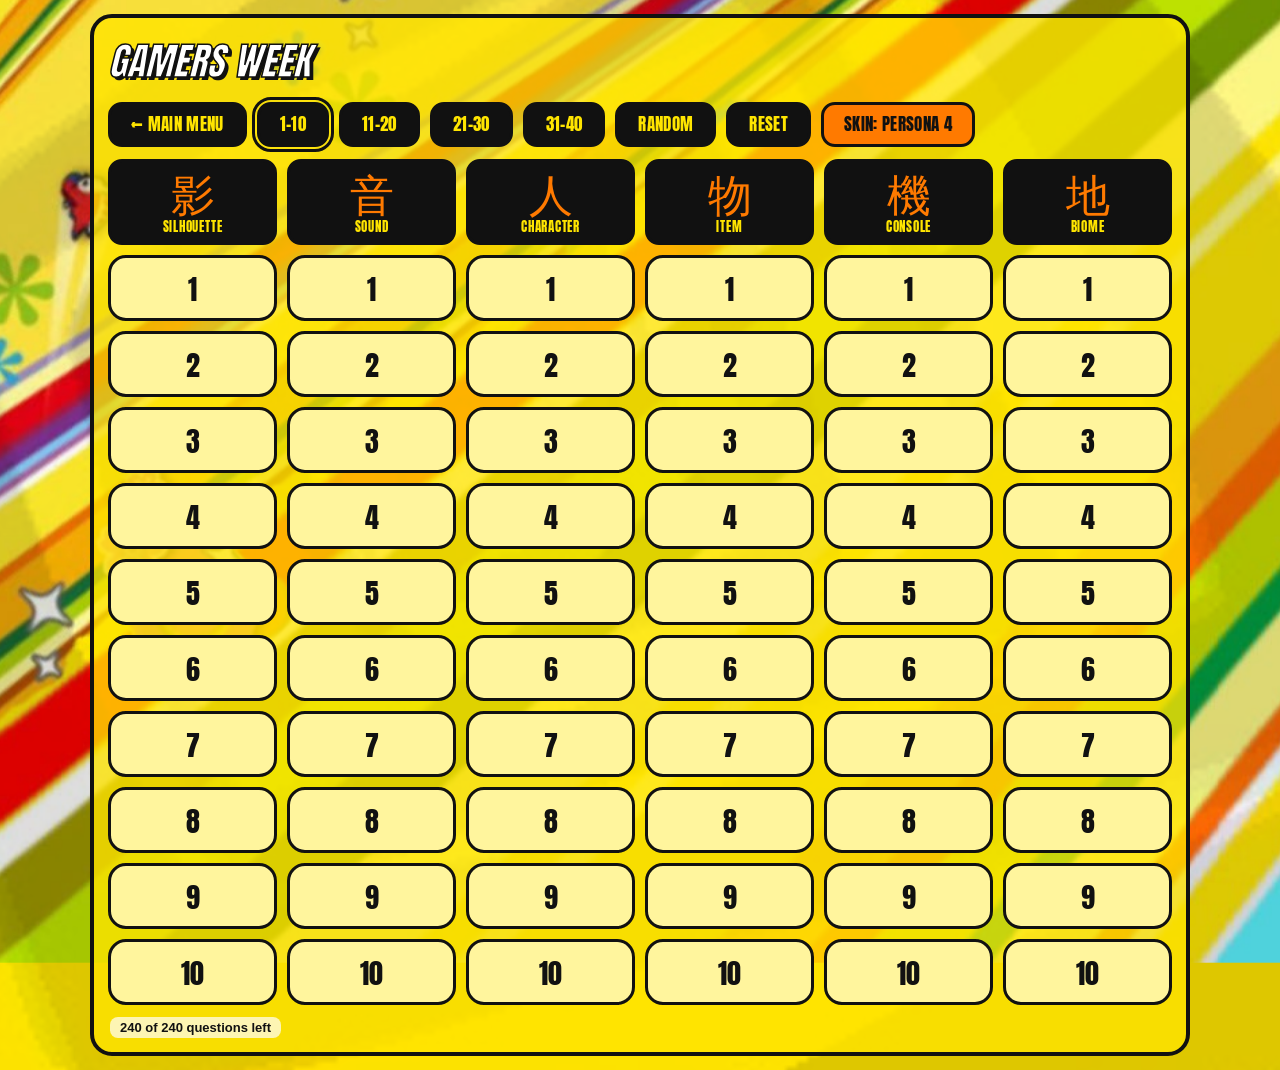
==== board.html @ 9759a6aa "Initial commit Co-authored-by: Copilot <223556219+Copilot@users.noreply.github.com>" ====
<!doctype html>
<html lang="en">
<head>
<meta charset="utf-8">
<meta name="viewport" content="width=device-width, initial-scale=1">
<title>Gamers Week - Board</title>
<link rel="preconnect" href="https://fonts.googleapis.com">
<link href="https://fonts.googleapis.com/css2?family=Anton&display=swap" rel="stylesheet">
<link rel="stylesheet" href="assets/style.css">
</head>
<body>
<div class="frame">
  <div class="bar">
    <h1>Gamers Week</h1>
    <nav>
      <a class="btn" href="index.html">&larr; Main menu</a>
      <button class="btn" id="r1">1-10</button>
      <button class="btn" id="r2">11-20</button>
      <button class="btn" id="r3">21-30</button>
      <button class="btn" id="r4">31-40</button>
      <button class="btn" id="random">Random</button>
      <button class="btn" id="reset">Reset</button>
      <button class="btn accent" id="skin"></button>
    </nav>
  </div>
  <div class="board" id="board"></div>
  <p class="note" id="note"></p>
</div>

<script src="assets/data.js"></script>
<script src="assets/common.js"></script>
<script>
let range = Store.get('jj-range', 0);   // 0 = 1-10, 1 = 11-20, 2 = 21-30, 3 = 31-40 (the host view can change it too)
const board = document.getElementById('board');

function render(animate) {
  range = Store.get('jj-range', 0);
  board.textContent = '';
  board.classList.toggle('enter', animate === true);
  let idx = 0;
  DATA.forEach(c => {
    const h = document.createElement('div');
    h.className = 'head';
    h.innerHTML = '<span class="jp"></span><span class="en"></span>';
    h.children[0].textContent = c.jp;
    h.children[1].textContent = c.en;
    h.style.setProperty('--i', idx++);
    board.append(h);
  });
  for (let r = 1; r <= 10; r++) {
    const n = range * 10 + r;
    DATA.forEach(c => {
      const a = document.createElement('a');
      a.className = 'cell' + (used.has(c.key, n) ? ' used' : '');
      a.href = 'question.html?c=' + c.key + '&n=' + n + tvQS();
      a.textContent = n;
      a.setAttribute('aria-label', c.en + ' ' + n);
      a.style.setProperty('--i', idx++);
      board.append(a);
    });
  }
  [0, 1, 2, 3].forEach(i => document.getElementById('r' + (i + 1)).classList.toggle('on', range === i));
  const left = DATA.reduce((s, c) => s + c.questions.filter(q => !used.has(c.key, q.n)).length, 0);
  const total = DATA.reduce((s, c) => s + c.questions.length, 0);
  document.getElementById('note').textContent = left + ' of ' + total + ' questions left';
  document.getElementById('skin').textContent = 'Skin: ' + skinLabel(currentSkin());
}

function setRange(r) { range = r; Store.set('jj-range', r); render(true); }
[0, 1, 2, 3].forEach(i => { document.getElementById('r' + (i + 1)).onclick = () => setRange(i); });

document.getElementById('random').onclick = () => {
  const pool = [];
  DATA.forEach(c => c.questions.forEach(q => { if (!used.has(c.key, q.n)) pool.push([c.key, q.n]); }));
  if (!pool.length) { alert('All questions have been used. Press Reset to start over.'); return; }
  const [k, n] = pool[Math.floor(Math.random() * pool.length)];
  location.href = 'question.html?c=' + k + '&n=' + n + tvQS();
};
document.getElementById('reset').onclick = () => {
  if (confirm('Reset the board? All questions will be available again.')) { used.clear(); render(); }
};
document.getElementById('skin').onclick = () => { applySkin(nextSkin()); render(); };

// host view drives the TV: it can open a question here and change the range / used marks
window.onSharedChange = () => render();
Bus.on(m => {
  if (!TV) return;
  if (m.type === 'open') location.href = 'question.html?c=' + m.c + '&n=' + m.n + '&tv=1';
  if (m.type === 'menu') location.href = 'index.html?tv=1';
  if (m.type === 'ping') announce({ page: 'board' });
});

// coming back with the browser Back button restores the page from cache; redraw so used cells are current
window.addEventListener('pageshow', e => { if (e.persisted) render(); });
render(true);
announce({ page: 'board' });
</script>
</body>
</html>
---- assets/style.css ----
/* ---- skins: Persona 4 is the default; Persona 3 and 5 override the same variables ---- */
:root {
  --bg-color: #ffe500;
  --bg-art: url("theme/stripes.jpeg") center / cover no-repeat;
  --bg-anim: drift 38s ease-in-out infinite alternate;
  --deco: url("theme/p4-spiral.jpeg");
  --spark: #fff; --spark-char: "✦";
  --hero: url("theme/p4-yu.jpeg"); --hero-ar: 16 / 10; --hero-border: 4px solid var(--line); --hero-blend: normal; --hero-radius: 22px;
  --ink: #111;               /* text on light surfaces */
  --line: #111;              /* borders */
  --frame: rgba(255, 229, 0, .78);
  --frame-r: 22px;
  --radius: 18px;            /* number cells */
  --radius-s: 14px;          /* headers, buttons */
  --skew: 0deg;
  --title-color: #fff;
  --title-stroke: #111;
  --title-shadow: 3px 3px 0 #111;
  --head-bg: #111;
  --head-kanji: #ff7a00;
  --head-label: #ffe500;
  --cell: #fff59d;
  --cell-text: #111;
  --btn-bg: #111;
  --btn-text: #ffe500;
  --accent: #ff7a00;
  --accent-text: #111;
  --panel: #ffffff;
  --panel-text: #111;
  --answer: #ffe500;
  --answer-text: #111;
  --stage: #fffbd0;
  --reveal: #e8231c;
  --reveal-text: #fff;
  --display: "Anton", Impact, "Haettenschweiler", "Arial Narrow Bold", sans-serif;
  --body: "Segoe UI", "Hiragino Kaku Gothic ProN", "Yu Gothic", Meiryo, Arial, sans-serif;
}

/* Persona 3: midnight blue, moon, cyan glow */
:root[data-skin="p3"] {
  --bg-color: #020a2c;
  --bg-art: linear-gradient(rgba(1,8,38,.18), rgba(1,8,38,.5)), url("theme/p3-water.jpeg") center / cover no-repeat;
  --bg-anim: drift 46s ease-in-out infinite alternate;
  --deco: url("theme/p3-clock.jpeg");
  --spark: #9fe9ff; --spark-char: "●";
  --hero: url("theme/p3-clock.jpeg"); --hero-ar: 1 / 1; --hero-border: 0; --hero-blend: screen; --hero-radius: 0;
  --ink: #e9fbff;
  --line: #52d4ff;
  --frame: rgba(2, 10, 44, .74);
  --frame-r: 10px;
  --radius: 6px;
  --radius-s: 6px;
  --title-color: #eafcff;
  --title-stroke: #0a3a8c;
  --title-shadow: 0 0 14px #52d4ff, 3px 3px 0 #0a3a8c;
  --head-bg: linear-gradient(180deg, #0a2a73, #051645);
  --head-kanji: #8ee8ff;
  --head-label: #ffffff;
  --cell: linear-gradient(180deg, #2a6ee0, #123c9e);
  --cell-text: #e9fbff;
  --btn-bg: #071a52;
  --btn-text: #8ee8ff;
  --accent: #52d4ff;
  --accent-text: #021033;
  --panel: linear-gradient(180deg, #0a2a73, #051645);
  --panel-text: #eafcff;
  --answer: #bdf1ff;
  --answer-text: #021033;
  --stage: #d4f3ff;
  --reveal: #52d4ff;
  --reveal-text: #021033;
}

/* Persona 5: red, black, white, slanted */
:root[data-skin="p5"] {
  --bg-color: #b30010;
  --bg-art: linear-gradient(rgba(0,0,0,.18), rgba(0,0,0,.18)), url("theme/p5-stars.jpeg") 0 0 / 440px auto repeat;
  --bg-anim: starscroll 36s linear infinite;
  --deco: none;
  --spark: #fff; --spark-char: "★";
  --hero: url("theme/p5-takeyourheart.jpeg"); --hero-ar: 1 / 1; --hero-border: 0; --hero-blend: screen; --hero-radius: 0;
  --ink: #fff;
  --line: #fff;
  --frame: rgba(8, 8, 8, .86);
  --frame-r: 0px;
  --radius: 0px;
  --radius-s: 0px;
  --skew: -8deg;
  --title-color: #fff;
  --title-stroke: #d90012;
  --title-shadow: 4px 4px 0 #d90012;
  --head-bg: #d90012;
  --head-kanji: #ffffff;
  --head-label: #ffffff;
  --cell: #f3f3f3;
  --cell-text: #0c0c0c;
  --btn-bg: #0c0c0c;
  --btn-text: #ffffff;
  --accent: #d90012;
  --accent-text: #ffffff;
  --panel: #0c0c0c;
  --panel-text: #ffffff;
  --answer: #ffffff;
  --answer-text: #0c0c0c;
  --stage: #f2f2f2;
  --reveal: #d90012;
  --reveal-text: #ffffff;
}

* { box-sizing: border-box; }
html, body { margin: 0; min-height: 100%; }
body {
  font-family: var(--body);
  color: var(--ink);
  background: var(--bg-color);
}
button, a.btn { font-family: var(--display); letter-spacing: .02em; cursor: pointer; }

.frame {
  max-width: 1100px; margin: 14px auto; padding: 14px;
  background: var(--frame); border: 4px solid var(--line); border-radius: var(--frame-r);
}

/* top bar */
.bar { display: flex; align-items: center; justify-content: space-between; gap: 12px; flex-wrap: wrap; margin-bottom: 12px; }
.bar h1 {
  margin: 0; font-family: var(--display); font-style: italic; font-weight: 400;
  font-size: clamp(26px, 4vw, 38px); text-transform: uppercase;
  color: var(--title-color); -webkit-text-stroke: 1.5px var(--title-stroke); text-shadow: var(--title-shadow);
}
.bar nav { display: flex; gap: 10px; flex-wrap: wrap; }
.btn {
  display: inline-block; background: var(--btn-bg); color: var(--btn-text);
  border: 3px solid var(--line); border-radius: var(--radius-s); padding: 10px 20px; transform: skewX(var(--skew));
  font-size: 17px; text-transform: uppercase; text-decoration: none; line-height: 1.1;
}
.btn:hover { filter: brightness(1.15); }
.btn:active { transform: translateY(2px) skewX(var(--skew)); }
.btn.on { outline: 3px solid var(--line); outline-offset: 2px; }
.btn.accent { background: var(--accent); color: var(--accent-text); }

/* board */
.board { display: grid; grid-template-columns: repeat(6, 1fr); gap: 10px; }
.head {
  background: var(--head-bg); border: 3px solid var(--line); border-radius: var(--radius-s); transform: skewX(var(--skew));
  text-align: center; padding: 8px 4px 6px; font-family: var(--display);
}
.head .jp { display: block; font-size: clamp(28px, 4.2vw, 44px); line-height: 1; color: var(--head-kanji); font-weight: 400; }
.head .en { display: block; font-size: clamp(10px, 1.3vw, 13px); letter-spacing: .06em; color: var(--head-label); text-transform: uppercase; margin-top: 3px; }
.cell {
  display: block; text-align: center; text-decoration: none;
  background: var(--cell); color: var(--cell-text);
  border: 3px solid var(--line); border-radius: var(--radius); transform: skewX(var(--skew));
  font-family: var(--display); font-size: clamp(20px, 2.6vw, 28px);
  padding: 10px 0 8px; transition: transform .1s;
}
.cell:hover { transform: translateY(-2px) scale(1.03) skewX(var(--skew)); }
.cell.used { background: rgba(0,0,0,.35); color: rgba(255,255,255,.55); border-style: dashed; }
.note { margin: 12px 2px 0; font-size: 13px; font-weight: 700; color: #111; background: rgba(255,255,255,.7); display: inline-block; padding: 3px 10px; border-radius: 8px; }

/* question page */
.q-top { display: flex; align-items: center; gap: 14px; flex-wrap: wrap; margin-bottom: 14px; }
.q-tag { display: flex; align-items: center; gap: 12px; background: var(--head-bg); border: 3px solid var(--line); border-radius: var(--radius-s); padding: 6px 16px; font-family: var(--display); }
.q-tag .jp { font-size: 40px; line-height: 1; color: var(--head-kanji); }
.q-tag .en { color: var(--head-label); text-transform: uppercase; font-size: 18px; letter-spacing: .06em; }
.q-tag .no { color: #fff; font-size: 30px; }
.spacer { flex: 1; }
.q-panel { background: var(--panel); color: var(--panel-text); border: 4px solid var(--line); border-radius: var(--radius); padding: 18px; text-align: center; }
.q-prompt { font-family: var(--display); font-size: clamp(24px, 4vw, 40px); text-transform: uppercase; margin: 0 0 14px; }
.q-img { display: block; margin: 0 auto 16px; max-width: 100%; max-height: 52vh; background: #fff; border: 3px solid var(--line); border-radius: 12px; cursor: zoom-in; }
.q-audio { margin: 0 auto 16px; max-width: 560px; padding: 22px; border: 3px solid var(--line); border-radius: 14px; background: repeating-linear-gradient(135deg, #ffe500 0 14px, #fff27a 14px 28px); }
.q-audio .big { font-size: 52px; line-height: 1; margin-bottom: 8px; color: #111; }
.q-audio audio { width: 100%; }
.answer { display: none; margin: 18px auto 0; max-width: 640px; background: var(--answer); color: var(--answer-text); border: 4px solid var(--line); border-radius: var(--radius); padding: 14px 18px; }
.answer.show { display: block; animation: pop .18s ease-out; }
.answer b { display: block; font-family: var(--display); font-weight: 400; font-size: clamp(28px, 5vw, 46px); text-transform: uppercase; line-height: 1.05; }
.answer span { display: block; margin-top: 6px; font-size: 18px; font-weight: 700; }
.reveal { font-size: 22px; padding: 12px 34px; background: var(--reveal); color: var(--reveal-text); }
.reveal[aria-expanded="true"] { background: var(--btn-bg); color: var(--btn-text); }
@keyframes pop { from { transform: scale(.94); opacity: 0; } to { transform: none; opacity: 1; } }

.lightbox { position: fixed; inset: 0; background: rgba(0,0,0,.85); display: none; align-items: center; justify-content: center; z-index: 50; padding: 20px; }
.lightbox.open { display: flex; }
.lightbox img { max-width: 96vw; max-height: 92vh; background: #fff; border: 4px solid #ffe500; }

@media (max-width: 700px) {
  .frame { margin: 8px; padding: 10px; border-radius: 16px; }
  .board { gap: 6px; }
  .cell { border-radius: 12px; border-width: 2px; padding: 8px 0 6px; }
  .head { border-radius: 10px; border-width: 2px; }
  .btn { padding: 8px 12px; font-size: 14px; }
}
@media (prefers-reduced-motion: reduce) { .answer.show { animation: none; } .cell { transition: none; } }

/* cut-out characters / silhouettes sit on a plain per-skin stage instead of their old backgrounds */
.q-img.cutout, .lightbox img.cutout { background: var(--stage); }
.media img.cutout { background: var(--stage); }

/* TV mode: audience display, no controls */
html.tv .bar nav, html.tv .tvhide { display: none !important; }
html.tv body { cursor: none; }

/* tall screens (a vertical TV): fill the whole screen and scale everything with the screen width */
@media (max-aspect-ratio: 3/4) {
  html, body { height: 100%; }
  .frame { max-width: none; width: 100%; min-height: 100vh; margin: 0; border-radius: 0; border-width: 0; padding: 2.4vw; display: flex; flex-direction: column; }
  .bar { margin-bottom: 2vw; }
  .bar h1 { font-size: 8vw; }
  .btn { font-size: 3vw; padding: 1.6vw 3.4vw; border-radius: 2vw; }
  .board { flex: 1; gap: 1.3vw; grid-template-rows: auto repeat(10, 1fr); }
  .head { padding: 1.6vw 0.5vw; border-radius: 2vw; }
  .head .jp { font-size: 9vw; }
  .head .en { font-size: 2.3vw; }
  .cell { display: flex; align-items: center; justify-content: center; padding: 0; font-size: 6.2vw; border-radius: 2.4vw; }
  .note { font-size: 2.6vw; margin-top: 1.6vw; }
  .q-top { margin-bottom: 2vw; gap: 2vw; }
  .q-tag { padding: 1vw 3vw; border-radius: 2vw; }
  .q-tag .jp { font-size: 9vw; } .q-tag .en { font-size: 3.6vw; } .q-tag .no { font-size: 7vw; }
  .q-panel { flex: 1; display: flex; flex-direction: column; justify-content: center; padding: 3vw; border-radius: 3vw; }
  .q-prompt { font-size: 6.6vw; margin-bottom: 2.4vw; }
  .q-img { width: 100%; height: 58vh; max-height: none; object-fit: contain; margin-bottom: 3vw; border-radius: 2vw; }
  .q-audio { max-width: none; width: 100%; padding: 6vw; margin-bottom: 3vw; }
  .q-audio .big { font-size: 22vw; }
  .reveal { font-size: 5vw; padding: 2.4vw 8vw; }
  .answer { max-width: none; width: 100%; padding: 3vw 4vw; border-radius: 3vw; margin-top: 3vw; }
  .answer b { font-size: 10vw; }
  .answer span { font-size: 4.6vw; margin-top: 1.4vw; }
}


/* ================= animation ================= */
body { position: relative; overflow-x: hidden; }
body::before {            /* moving artwork behind everything */
  content: ""; position: fixed; inset: -7%; z-index: -2; pointer-events: none;
  background: var(--bg-art); animation: var(--bg-anim); will-change: transform, background-position;
}
body::after {             /* Persona 3: a big clock that slowly turns */
  content: ""; position: fixed; z-index: -1; pointer-events: none;
  width: min(120vmin, 1000px); aspect-ratio: 1; right: -18vmin; bottom: -22vmin;
  background: var(--deco) center / contain no-repeat; mix-blend-mode: screen; opacity: .3;
  animation: spin 120s linear infinite;
}
:root[data-skin="p5"] body::after { display: none; }

@keyframes drift { from { transform: scale(1.04) translate(-2.2%, -1.6%); } to { transform: scale(1.12) translate(2.2%, 1.6%); } }
@keyframes starscroll { from { background-position: 0 0, 0 0; } to { background-position: 0 0, 440px 838px; } }
@keyframes spin { to { transform: rotate(360deg); } }
@keyframes pop { from { transform: scale(.94); opacity: 0; } to { transform: none; opacity: 1; } }
@keyframes cellIn { 0% { opacity: 0; transform: translateY(26px) scale(.5) rotate(-8deg) skewX(var(--skew)); } 70% { transform: translateY(-4px) scale(1.06) rotate(1deg) skewX(var(--skew)); } 100% { opacity: 1; transform: skewX(var(--skew)); } }
@keyframes dropIn { 0% { opacity: 0; transform: translateY(-40px) scale(.9) skewX(var(--skew)); } 100% { opacity: 1; transform: skewX(var(--skew)); } }
@keyframes slideIn { from { opacity: 0; transform: translateX(-60px) skewX(var(--skew)); } to { opacity: 1; transform: skewX(var(--skew)); } }
@keyframes panelIn { 0% { opacity: 0; transform: translateY(40px) scale(.94); } 100% { opacity: 1; transform: none; } }
@keyframes imgIn { 0% { opacity: 0; transform: scale(.85) rotate(-2deg); } 100% { opacity: 1; transform: none; } }
@keyframes slam { 0% { opacity: 0; transform: scale(1.7) rotate(-5deg); } 55% { opacity: 1; transform: scale(.94) rotate(1deg); } 100% { opacity: 1; transform: none; } }
@keyframes titleIn { 0% { opacity: 0; transform: translateY(-70px) scale(1.4) skewX(-6deg); } 60% { opacity: 1; transform: translateY(8px) scale(.98); } 100% { opacity: 1; transform: none; } }
@keyframes float { 0%, 100% { transform: translateY(0) rotate(-1deg); } 50% { transform: translateY(-12px) rotate(1.2deg); } }
@keyframes pulse { 0%, 100% { transform: scale(1) skewX(var(--skew)); box-shadow: 6px 6px 0 rgba(0,0,0,.55), 0 0 0 0 var(--accent); } 50% { transform: scale(1.06) skewX(var(--skew)); box-shadow: 6px 6px 0 rgba(0,0,0,.55), 0 0 26px 8px var(--accent); } }
@keyframes riseSpark { 0% { transform: translateY(0) rotate(0) scale(.6); opacity: 0; } 12% { opacity: .9; } 100% { transform: translateY(-115vh) rotate(300deg) scale(1.15); opacity: 0; } }
@keyframes holdup { 0% { opacity: 0; transform: scale(3.2) rotate(-14deg); } 22% { opacity: 1; transform: scale(1) rotate(-4deg); } 70% { opacity: 1; transform: scale(1.04) rotate(-4deg); } 100% { opacity: 0; transform: scale(1.4) rotate(-2deg); } }
@keyframes fadeOut { 0%, 60% { opacity: 1; } 100% { opacity: 0; visibility: hidden; } }

/* board: tiles pop in one after another */
.board.enter .head { animation: dropIn .5s cubic-bezier(.2, 1.3, .4, 1) backwards; animation-delay: calc(var(--i, 0) * 70ms); }
.board.enter .cell { animation: cellIn .55s cubic-bezier(.2, 1.3, .4, 1) backwards; animation-delay: calc(450ms + var(--i, 0) * 16ms); }
.bar h1 { animation: slideIn .6s cubic-bezier(.2, 1.3, .4, 1) backwards; }
.bar nav .btn { animation: dropIn .5s backwards; }
.bar nav .btn:nth-child(2) { animation-delay: .06s; } .bar nav .btn:nth-child(3) { animation-delay: .12s; }
.bar nav .btn:nth-child(4) { animation-delay: .18s; } .bar nav .btn:nth-child(5) { animation-delay: .24s; } .bar nav .btn:nth-child(6) { animation-delay: .3s; }
.btn, .cell { transition: transform .15s cubic-bezier(.2, 1.5, .4, 1), box-shadow .15s, filter .15s; }
.btn:hover { transform: translateY(-2px) skewX(var(--skew)); }
.cell:not(.used):hover { box-shadow: 0 0 0 3px var(--accent), 0 10px 20px rgba(0,0,0,.4); transform: translateY(-4px) scale(1.07) rotate(-1.5deg) skewX(var(--skew)); position: relative; z-index: 2; }
.note { animation: dropIn .6s .9s backwards; }

/* question page */
.q-tag { animation: slideIn .5s cubic-bezier(.2, 1.3, .4, 1) backwards; }
.q-panel { animation: panelIn .6s cubic-bezier(.2, 1.2, .4, 1) .05s backwards; }
.q-prompt { animation: dropIn .5s .25s backwards; }
.q-img { animation: imgIn .65s cubic-bezier(.2, 1.3, .4, 1) .3s backwards; }
.q-audio { animation: imgIn .65s .3s backwards; }
.q-audio .big { animation: float 2.4s ease-in-out infinite; display: inline-block; }
.reveal { animation: pulse 2.2s ease-in-out infinite; }
.reveal[aria-expanded="true"] { animation: none; }
.answer.show { animation: slam .5s cubic-bezier(.2, 1.2, .4, 1); }
.holdup { position: fixed; inset: 0; z-index: 90; display: flex; align-items: center; justify-content: center; pointer-events: none; background: rgba(0,0,0,.55); animation: fadeOut 1.15s ease-out forwards; }
.holdup img { width: min(80vw, 640px); mix-blend-mode: screen; animation: holdup 1.15s cubic-bezier(.2, 1, .3, 1) forwards; }

/* menu */
.kicker { animation: slideIn .6s backwards; }
.title { animation: titleIn .9s cubic-bezier(.2, 1.2, .3, 1) .1s backwards; }
.sub { animation: dropIn .6s .55s backwards; }
.clubs { animation: dropIn .6s .8s backwards; }
.start { animation: dropIn .6s 1s backwards, pulse 2s ease-in-out 1.8s infinite; }
.hero-tv {
  animation: imgIn .8s .4s backwards, float 5s ease-in-out 1.3s infinite;
  background: var(--hero) center / cover no-repeat !important; aspect-ratio: var(--hero-ar) !important;
  border: var(--hero-border) !important; mix-blend-mode: var(--hero-blend); border-radius: var(--hero-radius) !important;
}
:root:not([data-skin="p4"]) .hero-tv { display: block !important; width: min(380px, 60vw); box-shadow: none !important; }

/* floating sparkles (made in JS) */
.sparks { position: fixed; inset: 0; z-index: -1; overflow: hidden; pointer-events: none; }
.spark { position: absolute; bottom: -8vh; color: var(--spark); opacity: 0; animation: riseSpark linear infinite; text-shadow: 0 0 10px var(--spark); }
.spark::before { content: var(--spark-char); }

@media (prefers-reduced-motion: reduce) {
  *, *::before, *::after { animation: none !important; transition: none !important; }
  .sparks, .holdup { display: none; }
}


/* ================= Persona 4: TV-world tunnel, glitch, scanlines ================= */
@keyframes turn { to { rotate: 360deg; } }
@keyframes rgbSplit {
  0%, 90%, 100% { filter: none; transform: none; }
  91% { filter: drop-shadow(-5px 0 #ff2d55) drop-shadow(5px 0 #19b5d8); transform: translateX(3px); }
  93% { filter: drop-shadow(5px 0 #ff2d55) drop-shadow(-5px 0 #19b5d8); transform: translateX(-3px) skewX(-4deg); }
  95% { filter: drop-shadow(-3px 0 #ff2d55) drop-shadow(3px 0 #19b5d8); transform: none; }
}
@keyframes heroFade { 0%, 40% { opacity: 0; } 50%, 90% { opacity: 1; } 100% { opacity: 0; } }
@keyframes scan { to { background-position: 0 24px; } }
@keyframes spiralFlash {
  0%   { opacity: 0; transform: scale(.35) rotate(-140deg); }
  25%  { opacity: .9; }
  100% { opacity: 0; transform: scale(3.4) rotate(40deg); }
}
@keyframes clockFlash {
  0%   { opacity: 0; transform: scale(.3) rotate(-220deg); }
  28%  { opacity: 1; transform: scale(1) rotate(-20deg); }
  70%  { opacity: 1; transform: scale(1.05) rotate(10deg); }
  100% { opacity: 0; transform: scale(1.7) rotate(60deg); }
}

/* a huge, slowly turning spiral behind the page (black stripes tint the yellow) */
:root[data-skin="p4"] body::after {
  width: 230vmax; height: 230vmax; aspect-ratio: auto;
  left: 50%; top: 50%; right: auto; bottom: auto; translate: -50% -50%;
  background: var(--deco) center / cover no-repeat;
  mix-blend-mode: multiply; opacity: .16;
  animation: turn 150s linear infinite;
}

/* P4 titles glitch every few seconds */
:root[data-skin="p4"] .bar h1 { animation: slideIn .6s cubic-bezier(.2, 1.3, .4, 1) backwards, rgbSplit 6s 2.5s infinite; }
:root[data-skin="p4"] .title  { animation: titleIn .9s cubic-bezier(.2, 1.2, .3, 1) .1s backwards, rgbSplit 6s 3s infinite; }

/* P4 menu picture: yellow artwork <-> TV shot, with scanlines like an old set */
:root[data-skin="p4"] .hero-tv { position: relative; width: min(580px, 82vw) !important; overflow: hidden; box-shadow: 8px 8px 0 rgba(0,0,0,.5) !important; border-radius: 26px !important; }
:root[data-skin="p4"] .hero-tv::before {
  content: ""; position: absolute; inset: 0; background: url("theme/p4-tv.jpeg") center / cover no-repeat;
  animation: heroFade 14s ease-in-out infinite;
}
:root[data-skin="p4"] .hero-tv::after {
  content: ""; position: absolute; inset: 0; pointer-events: none;
  background: repeating-linear-gradient(0deg, rgba(0,0,0,.16) 0 2px, transparent 2px 4px);
  animation: scan .8s linear infinite;
  box-shadow: inset 0 0 60px rgba(0,0,0,.55);
}

/* flashes when a question opens: Persona 3 clock, Persona 4 spiral (Persona 5 HOLD UP! is above) */
.holdup.clock img { animation: clockFlash 1.15s cubic-bezier(.2, 1, .3, 1) forwards; width: min(70vmin, 560px); }
.flash-p4 {
  position: fixed; inset: -20%; z-index: 90; pointer-events: none;
  background: url("theme/p4-spiral.jpeg") center / cover no-repeat; mix-blend-mode: multiply;
  animation: spiralFlash 1.1s cubic-bezier(.2, .8, .3, 1) forwards;
}

@media (max-aspect-ratio: 3/4) { :root[data-skin="p4"] .hero-tv { width: 84vw !important; } }

/* flash images blend straight with the page (no box around them): dim layer + a free-standing image */
.flash-dim { position: fixed; inset: 0; z-index: 89; pointer-events: none; background: rgba(0,0,0,.55); animation: dimInOut 1.15s ease-out forwards; }
.flash-img { position: fixed; left: 50%; top: 50%; translate: -50% -50%; width: min(80vw, 640px); z-index: 90; pointer-events: none; mix-blend-mode: screen; animation: holdup 1.15s cubic-bezier(.2, 1, .3, 1) forwards; }
.flash-img.clock { width: min(70vmin, 560px); animation-name: clockFlash; }
@keyframes dimInOut { 0% { opacity: 0; } 15%, 70% { opacity: 1; } 100% { opacity: 0; } }


/* difficulty badge */
.diff {
  font-family: var(--display); font-size: 18px; letter-spacing: .08em; text-transform: uppercase; display: inline-block;
  padding: 7px 14px; background: var(--head-bg); border: 3px solid var(--line); border-radius: var(--radius-s); transform: skewX(var(--skew));
  color: #5dff8c; animation: dropIn .5s .2s backwards;
}
.diff[data-d="2"] { color: #ffd23f; }
.diff[data-d="3"] { color: #ff5d6c; }
.diff[hidden] { display: none; }
@media (max-aspect-ratio: 3/4) { .diff { font-size: 3.6vw; padding: 1.2vw 2.6vw; border-radius: 2vw; } }
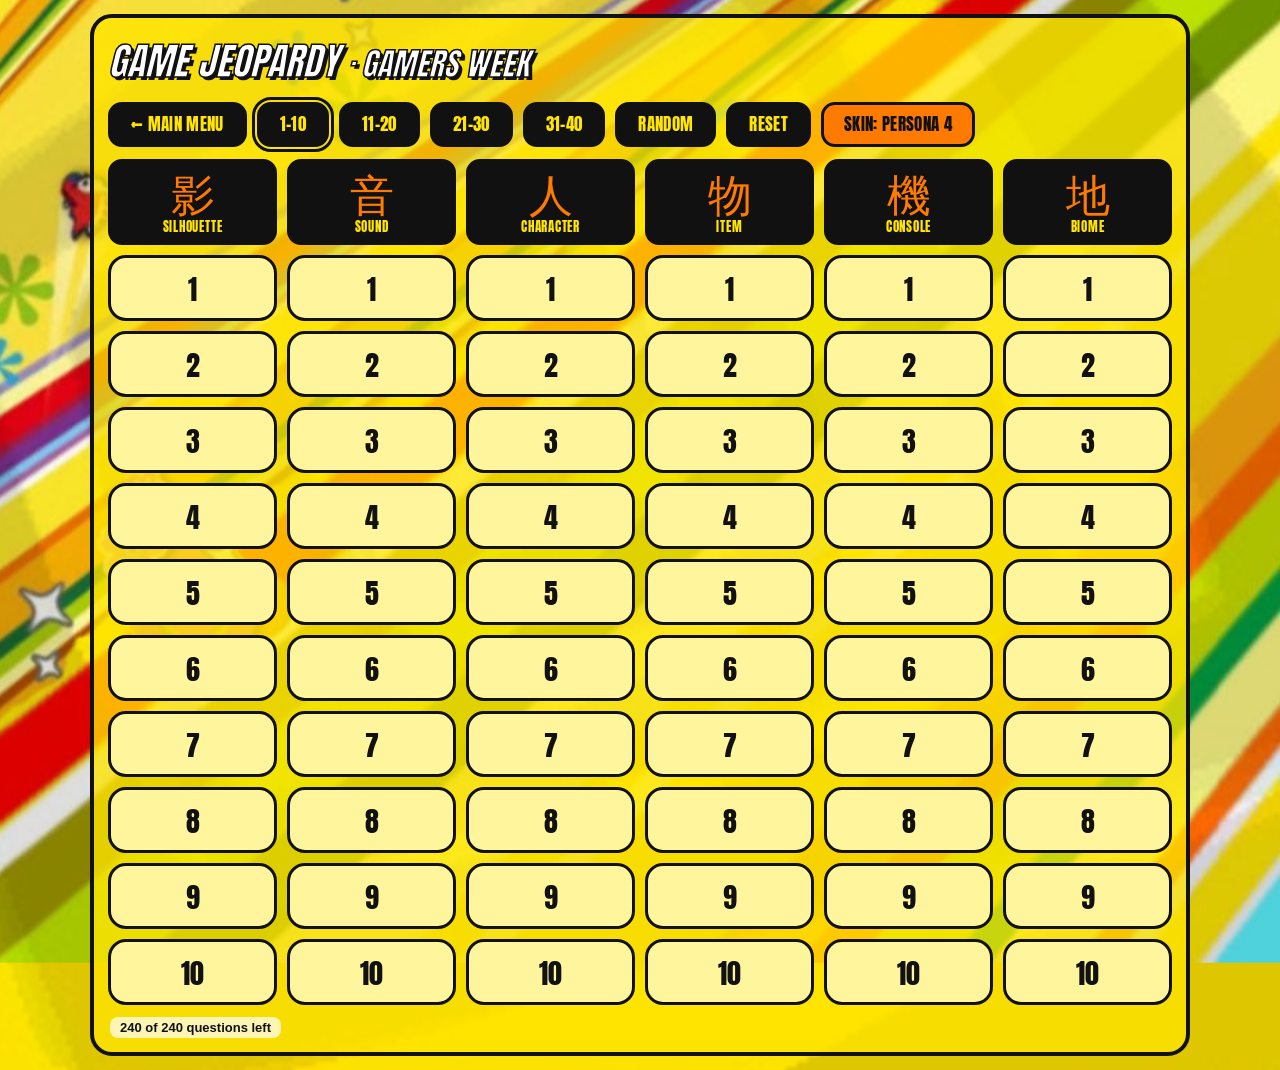
==== commit e51fee80: "Update titles and headings to reflect "Game Jeopardy" branding across all HTML files" ====
--- a/board.html
+++ b/board.html
@@ -3,7 +3,7 @@
 <head>
 <meta charset="utf-8">
 <meta name="viewport" content="width=device-width, initial-scale=1">
-<title>Gamers Week - Board</title>
+<title>Game Jeopardy - Gamers Week</title>
 <link rel="preconnect" href="https://fonts.googleapis.com">
 <link href="https://fonts.googleapis.com/css2?family=Anton&display=swap" rel="stylesheet">
 <link rel="stylesheet" href="assets/style.css">
@@ -11,7 +11,7 @@
 <body>
 <div class="frame">
   <div class="bar">
-    <h1>Gamers Week</h1>
+    <h1>Game Jeopardy <small>· Gamers Week</small></h1>
     <nav>
       <a class="btn" href="index.html">&larr; Main menu</a>
       <button class="btn" id="r1">1-10</button>
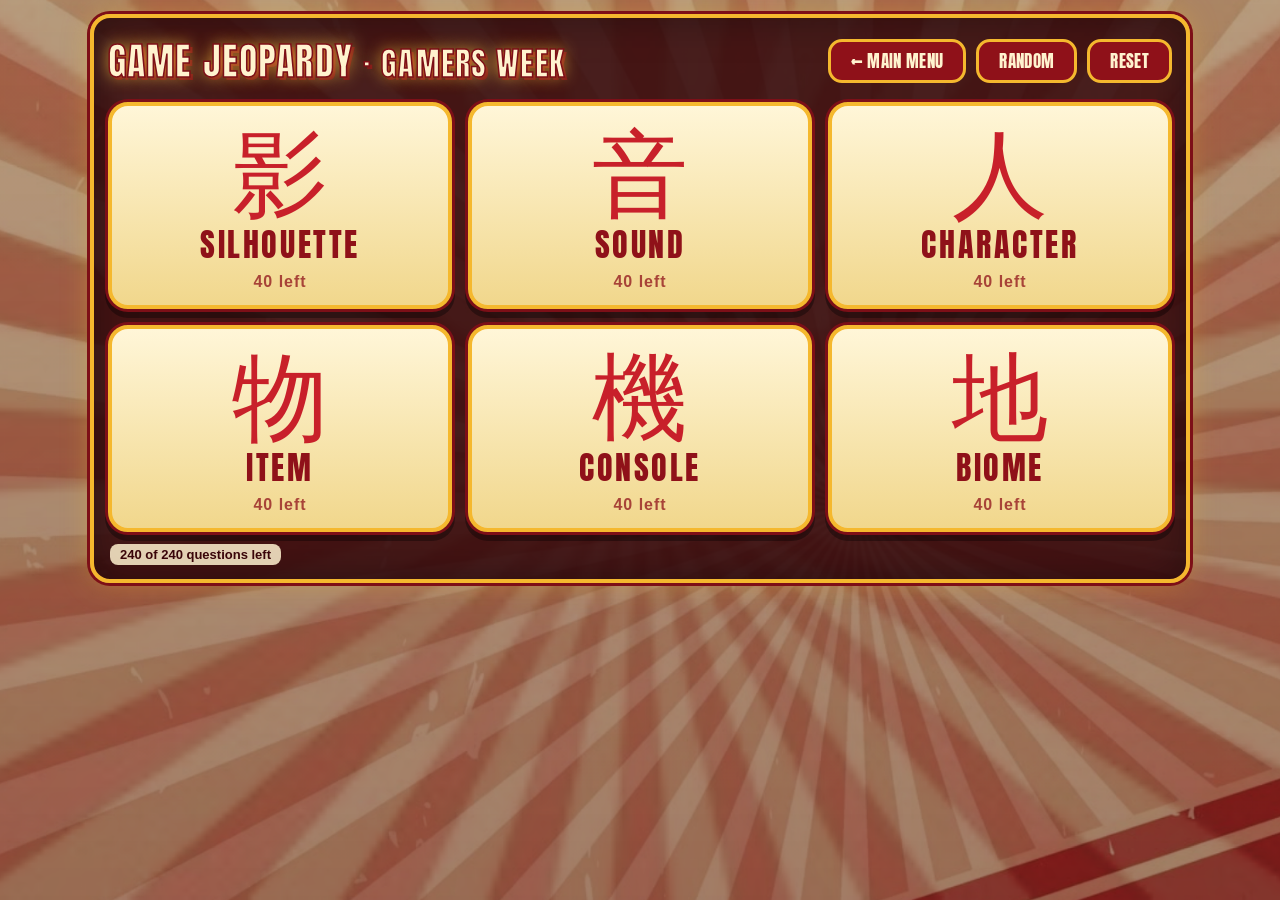
==== commit f97d7da9: "Replace Persona skins with one circus theme; add categories, hints and win/lose animations - Single " ====
--- a/board.html
+++ b/board.html
@@ -8,66 +8,43 @@
 <link href="https://fonts.googleapis.com/css2?family=Anton&display=swap" rel="stylesheet">
 <link rel="stylesheet" href="assets/style.css">
 </head>
-<body>
+<body class="p-board">
 <div class="frame">
   <div class="bar">
     <h1>Game Jeopardy <small>· Gamers Week</small></h1>
     <nav>
       <a class="btn" href="index.html">&larr; Main menu</a>
-      <button class="btn" id="r1">1-10</button>
-      <button class="btn" id="r2">11-20</button>
-      <button class="btn" id="r3">21-30</button>
-      <button class="btn" id="r4">31-40</button>
       <button class="btn" id="random">Random</button>
       <button class="btn" id="reset">Reset</button>
-      <button class="btn accent" id="skin"></button>
     </nav>
   </div>
-  <div class="board" id="board"></div>
+  <div class="cats" id="cats"></div>
   <p class="note" id="note"></p>
 </div>
 
 <script src="assets/data.js"></script>
 <script src="assets/common.js"></script>
 <script>
-let range = Store.get('jj-range', 0);   // 0 = 1-10, 1 = 11-20, 2 = 21-30, 3 = 31-40 (the host view can change it too)
-const board = document.getElementById('board');
+const wrap = document.getElementById('cats');
 
-function render(animate) {
-  range = Store.get('jj-range', 0);
-  board.textContent = '';
-  board.classList.toggle('enter', animate === true);
-  let idx = 0;
+function render() {
+  wrap.textContent = '';
   DATA.forEach(c => {
-    const h = document.createElement('div');
-    h.className = 'head';
-    h.innerHTML = '<span class="jp"></span><span class="en"></span>';
-    h.children[0].textContent = c.jp;
-    h.children[1].textContent = c.en;
-    h.style.setProperty('--i', idx++);
-    board.append(h);
+    const left = c.questions.filter(q => !used.has(c.key, q.n)).length;
+    const a = document.createElement('a');
+    a.className = 'cat' + (left === 0 ? ' done' : '');
+    a.href = 'category.html?c=' + c.key + tvQS();
+    a.setAttribute('aria-label', c.en);
+    a.innerHTML = '<span class="jp"></span><span class="en"></span><span class="left"></span>';
+    a.children[0].textContent = c.jp;
+    a.children[1].textContent = c.en;
+    a.children[2].textContent = left + ' left';
+    wrap.append(a);
   });
-  for (let r = 1; r <= 10; r++) {
-    const n = range * 10 + r;
-    DATA.forEach(c => {
-      const a = document.createElement('a');
-      a.className = 'cell' + (used.has(c.key, n) ? ' used' : '');
-      a.href = 'question.html?c=' + c.key + '&n=' + n + tvQS();
-      a.textContent = n;
-      a.setAttribute('aria-label', c.en + ' ' + n);
-      a.style.setProperty('--i', idx++);
-      board.append(a);
-    });
-  }
-  [0, 1, 2, 3].forEach(i => document.getElementById('r' + (i + 1)).classList.toggle('on', range === i));
   const left = DATA.reduce((s, c) => s + c.questions.filter(q => !used.has(c.key, q.n)).length, 0);
   const total = DATA.reduce((s, c) => s + c.questions.length, 0);
   document.getElementById('note').textContent = left + ' of ' + total + ' questions left';
-  document.getElementById('skin').textContent = 'Skin: ' + skinLabel(currentSkin());
 }
-
-function setRange(r) { range = r; Store.set('jj-range', r); render(true); }
-[0, 1, 2, 3].forEach(i => { document.getElementById('r' + (i + 1)).onclick = () => setRange(i); });
 
 document.getElementById('random').onclick = () => {
   const pool = [];
@@ -79,21 +56,13 @@
 document.getElementById('reset').onclick = () => {
   if (confirm('Reset the board? All questions will be available again.')) { used.clear(); render(); }
 };
-document.getElementById('skin').onclick = () => { applySkin(nextSkin()); render(); };
 
-// host view drives the TV: it can open a question here and change the range / used marks
-window.onSharedChange = () => render();
-Bus.on(m => {
-  if (!TV) return;
-  if (m.type === 'open') location.href = 'question.html?c=' + m.c + '&n=' + m.n + '&tv=1';
-  if (m.type === 'menu') location.href = 'index.html?tv=1';
-  if (m.type === 'ping') announce({ page: 'board' });
-});
-
-// coming back with the browser Back button restores the page from cache; redraw so used cells are current
+window.onSharedChange = render;
+// coming back with the browser Back button restores the page from cache; redraw so counts are current
 window.addEventListener('pageshow', e => { if (e.persisted) render(); });
-render(true);
-announce({ page: 'board' });
+window.pageView = () => ({ page: 'board' });
+render();
+announce(window.pageView());
 </script>
 </body>
 </html>
--- a/assets/style.css
+++ b/assets/style.css
@@ -1,204 +1,157 @@
-/* ---- skins: Persona 4 is the default; Persona 3 and 5 override the same variables ---- */
+/* ---- one theme: vintage circus / theatre showtime (crimson, cream, gold, marquee lights) ---- */
 :root {
-  --bg-color: #ffe500;
-  --bg-art: url("theme/stripes.jpeg") center / cover no-repeat;
-  --bg-anim: drift 38s ease-in-out infinite alternate;
-  --deco: url("theme/p4-spiral.jpeg");
-  --spark: #fff; --spark-char: "✦";
-  --hero: url("theme/p4-yu.jpeg"); --hero-ar: 16 / 10; --hero-border: 4px solid var(--line); --hero-blend: normal; --hero-radius: 22px;
-  --ink: #111;               /* text on light surfaces */
-  --line: #111;              /* borders */
-  --frame: rgba(255, 229, 0, .78);
-  --frame-r: 22px;
-  --radius: 18px;            /* number cells */
-  --radius-s: 14px;          /* headers, buttons */
-  --skew: 0deg;
-  --title-color: #fff;
-  --title-stroke: #111;
-  --title-shadow: 3px 3px 0 #111;
-  --head-bg: #111;
-  --head-kanji: #ff7a00;
-  --head-label: #ffe500;
-  --cell: #fff59d;
-  --cell-text: #111;
-  --btn-bg: #111;
-  --btn-text: #ffe500;
-  --accent: #ff7a00;
-  --accent-text: #111;
-  --panel: #ffffff;
-  --panel-text: #111;
-  --answer: #ffe500;
-  --answer-text: #111;
-  --stage: #fffbd0;
-  --reveal: #e8231c;
-  --reveal-text: #fff;
+  --bg-color: #5a0a10;
+  --bg-art: linear-gradient(rgba(70, 6, 12, .55), rgba(70, 6, 12, .55)), url("theme/sunburst.jpeg") center / cover no-repeat;
+  --ink: #fff3cf;            /* text on dark surfaces */
+  --line: #f5b82e;           /* gold borders */
+  --frame: rgba(48, 4, 9, .82);
+  --radius: 14px;
+  --title-color: #fff3cf;
+  --title-stroke: #7d0f17;
+  --title-shadow: 0 0 16px rgba(255, 196, 64, .8), 3px 3px 0 #7d0f17;
+  --head-bg: linear-gradient(180deg, #c8202a, #8f1119);
+  --head-kanji: #fff3cf;
+  --head-label: #ffd96b;
+  --cell: linear-gradient(180deg, #fff6d8, #f1d78c);
+  --cell-text: #8f1119;
+  --btn-bg: #8f1119;
+  --btn-text: #fff3cf;
+  --accent: #f5b82e;
+  --accent-text: #3a0509;
+  --panel: linear-gradient(180deg, #7d0f17, #4a070d);
+  --panel-text: #fff3cf;
+  --answer: #fff3cf;
+  --answer-text: #8f1119;
+  --stage: #fff3cf;
+  --good: #1f9d3a;
+  --bad: #d4202a;
   --display: "Anton", Impact, "Haettenschweiler", "Arial Narrow Bold", sans-serif;
   --body: "Segoe UI", "Hiragino Kaku Gothic ProN", "Yu Gothic", Meiryo, Arial, sans-serif;
 }
-
-/* Persona 3: midnight blue, moon, cyan glow */
-:root[data-skin="p3"] {
-  --bg-color: #020a2c;
-  --bg-art: linear-gradient(rgba(1,8,38,.18), rgba(1,8,38,.5)), url("theme/p3-water.jpeg") center / cover no-repeat;
-  --bg-anim: drift 46s ease-in-out infinite alternate;
-  --deco: url("theme/p3-clock.jpeg");
-  --spark: #9fe9ff; --spark-char: "●";
-  --hero: url("theme/p3-clock.jpeg"); --hero-ar: 1 / 1; --hero-border: 0; --hero-blend: screen; --hero-radius: 0;
-  --ink: #e9fbff;
-  --line: #52d4ff;
-  --frame: rgba(2, 10, 44, .74);
-  --frame-r: 10px;
-  --radius: 6px;
-  --radius-s: 6px;
-  --title-color: #eafcff;
-  --title-stroke: #0a3a8c;
-  --title-shadow: 0 0 14px #52d4ff, 3px 3px 0 #0a3a8c;
-  --head-bg: linear-gradient(180deg, #0a2a73, #051645);
-  --head-kanji: #8ee8ff;
-  --head-label: #ffffff;
-  --cell: linear-gradient(180deg, #2a6ee0, #123c9e);
-  --cell-text: #e9fbff;
-  --btn-bg: #071a52;
-  --btn-text: #8ee8ff;
-  --accent: #52d4ff;
-  --accent-text: #021033;
-  --panel: linear-gradient(180deg, #0a2a73, #051645);
-  --panel-text: #eafcff;
-  --answer: #bdf1ff;
-  --answer-text: #021033;
-  --stage: #d4f3ff;
-  --reveal: #52d4ff;
-  --reveal-text: #021033;
-}
-
-/* Persona 5: red, black, white, slanted */
-:root[data-skin="p5"] {
-  --bg-color: #b30010;
-  --bg-art: linear-gradient(rgba(0,0,0,.18), rgba(0,0,0,.18)), url("theme/p5-stars.jpeg") 0 0 / 440px auto repeat;
-  --bg-anim: starscroll 36s linear infinite;
-  --deco: none;
-  --spark: #fff; --spark-char: "★";
-  --hero: url("theme/p5-takeyourheart.jpeg"); --hero-ar: 1 / 1; --hero-border: 0; --hero-blend: screen; --hero-radius: 0;
-  --ink: #fff;
-  --line: #fff;
-  --frame: rgba(8, 8, 8, .86);
-  --frame-r: 0px;
-  --radius: 0px;
-  --radius-s: 0px;
-  --skew: -8deg;
-  --title-color: #fff;
-  --title-stroke: #d90012;
-  --title-shadow: 4px 4px 0 #d90012;
-  --head-bg: #d90012;
-  --head-kanji: #ffffff;
-  --head-label: #ffffff;
-  --cell: #f3f3f3;
-  --cell-text: #0c0c0c;
-  --btn-bg: #0c0c0c;
-  --btn-text: #ffffff;
-  --accent: #d90012;
-  --accent-text: #ffffff;
-  --panel: #0c0c0c;
-  --panel-text: #ffffff;
-  --answer: #ffffff;
-  --answer-text: #0c0c0c;
-  --stage: #f2f2f2;
-  --reveal: #d90012;
-  --reveal-text: #ffffff;
-}
+body.p-menu { --bg-art: linear-gradient(rgba(40, 3, 8, .35), rgba(40, 3, 8, .5)), url("theme/stage.jpeg") center / cover no-repeat; }
+body.p-question { --bg-art: linear-gradient(rgba(40, 3, 8, .25), rgba(40, 3, 8, .45)), url("theme/curtains.jpeg") center / cover no-repeat; }
+body.p-board { --bg-art: linear-gradient(rgba(70, 6, 12, .45), rgba(70, 6, 12, .6)), url("theme/poster.jpeg") center / cover no-repeat; }
 
 * { box-sizing: border-box; }
 html, body { margin: 0; min-height: 100%; }
-body {
-  font-family: var(--body);
-  color: var(--ink);
-  background: var(--bg-color);
-}
+body { font-family: var(--body); color: var(--ink); background: var(--bg-color); position: relative; overflow-x: hidden; }
 button, a.btn { font-family: var(--display); letter-spacing: .02em; cursor: pointer; }
 
 .frame {
   max-width: 1100px; margin: 14px auto; padding: 14px;
-  background: var(--frame); border: 4px solid var(--line); border-radius: var(--frame-r);
+  background: var(--frame); border: 4px solid var(--line); border-radius: 20px;
+  box-shadow: 0 0 0 3px #7d0f17, 0 0 28px rgba(245, 184, 46, .35), inset 0 0 40px rgba(0, 0, 0, .35);
 }
 
 /* top bar */
 .bar { display: flex; align-items: center; justify-content: space-between; gap: 12px; flex-wrap: wrap; margin-bottom: 12px; }
 .bar h1 {
-  margin: 0; font-family: var(--display); font-style: italic; font-weight: 400;
+  margin: 0; font-family: var(--display); font-weight: 400; letter-spacing: .03em;
   font-size: clamp(26px, 4vw, 38px); text-transform: uppercase;
   color: var(--title-color); -webkit-text-stroke: 1.5px var(--title-stroke); text-shadow: var(--title-shadow);
 }
 .bar nav { display: flex; gap: 10px; flex-wrap: wrap; }
 .btn {
   display: inline-block; background: var(--btn-bg); color: var(--btn-text);
-  border: 3px solid var(--line); border-radius: var(--radius-s); padding: 10px 20px; transform: skewX(var(--skew));
+  border: 3px solid var(--line); border-radius: var(--radius); padding: 10px 20px;
   font-size: 17px; text-transform: uppercase; text-decoration: none; line-height: 1.1;
 }
 .btn:hover { filter: brightness(1.15); }
-.btn:active { transform: translateY(2px) skewX(var(--skew)); }
+.btn:active { transform: translateY(2px); }
 .btn.on { outline: 3px solid var(--line); outline-offset: 2px; }
 .btn.accent { background: var(--accent); color: var(--accent-text); }
-
-/* board */
-.board { display: grid; grid-template-columns: repeat(6, 1fr); gap: 10px; }
-.head {
-  background: var(--head-bg); border: 3px solid var(--line); border-radius: var(--radius-s); transform: skewX(var(--skew));
-  text-align: center; padding: 8px 4px 6px; font-family: var(--display);
-}
-.head .jp { display: block; font-size: clamp(28px, 4.2vw, 44px); line-height: 1; color: var(--head-kanji); font-weight: 400; }
-.head .en { display: block; font-size: clamp(10px, 1.3vw, 13px); letter-spacing: .06em; color: var(--head-label); text-transform: uppercase; margin-top: 3px; }
-.cell {
-  display: block; text-align: center; text-decoration: none;
+.btn:disabled { opacity: .45; cursor: default; filter: none; }
+
+/* category board: just the categories, no numbers */
+.cats { display: grid; grid-template-columns: repeat(3, 1fr); gap: 16px; }
+.cat {
+  display: flex; flex-direction: column; align-items: center; justify-content: center; gap: 4px; text-align: center; text-decoration: none;
+  min-height: clamp(130px, 22vh, 220px); padding: 14px 8px;
   background: var(--cell); color: var(--cell-text);
-  border: 3px solid var(--line); border-radius: var(--radius); transform: skewX(var(--skew));
-  font-family: var(--display); font-size: clamp(20px, 2.6vw, 28px);
-  padding: 10px 0 8px; transition: transform .1s;
-}
-.cell:hover { transform: translateY(-2px) scale(1.03) skewX(var(--skew)); }
-.cell.used { background: rgba(0,0,0,.35); color: rgba(255,255,255,.55); border-style: dashed; }
-.note { margin: 12px 2px 0; font-size: 13px; font-weight: 700; color: #111; background: rgba(255,255,255,.7); display: inline-block; padding: 3px 10px; border-radius: 8px; }
+  border: 4px solid var(--line); border-radius: 20px;
+  box-shadow: 0 0 0 3px #7d0f17, 0 6px 0 3px rgba(0, 0, 0, .35);
+  cursor: pointer; font-family: var(--display);
+}
+.cat .jp { font-size: clamp(54px, 8vw, 96px); line-height: 1; color: #c8202a; }
+.cat .en { font-size: clamp(20px, 2.8vw, 32px); letter-spacing: .08em; text-transform: uppercase; }
+.cat .left { font-size: clamp(12px, 1.5vw, 16px); letter-spacing: .06em; opacity: .75; font-family: var(--body); font-weight: 700; }
+.cat.done { filter: grayscale(.8) brightness(.7); }
+
+/* number grid inside a category (1-40) */
+.nums { display: grid; grid-template-columns: repeat(8, 1fr); gap: 10px; }
+.num {
+  display: block; text-align: center; text-decoration: none; cursor: pointer;
+  background: var(--cell); color: var(--cell-text);
+  border: 3px solid var(--line); border-radius: var(--radius);
+  font-family: var(--display); font-size: clamp(22px, 3vw, 34px); padding: 14px 0 12px;
+}
+.num.used { background: rgba(0, 0, 0, .4); color: rgba(255, 243, 207, .5); border-style: dashed; }
+.q-tag.big { margin-bottom: 14px; }
+.note { margin: 12px 2px 0; font-size: 13px; font-weight: 700; color: #3a0509; background: rgba(255, 243, 207, .85); display: inline-block; padding: 3px 10px; border-radius: 8px; }
 
 /* question page */
 .q-top { display: flex; align-items: center; gap: 14px; flex-wrap: wrap; margin-bottom: 14px; }
-.q-tag { display: flex; align-items: center; gap: 12px; background: var(--head-bg); border: 3px solid var(--line); border-radius: var(--radius-s); padding: 6px 16px; font-family: var(--display); }
+.q-tag { display: flex; align-items: center; gap: 12px; background: var(--head-bg); border: 3px solid var(--line); border-radius: var(--radius); padding: 6px 16px; font-family: var(--display); }
 .q-tag .jp { font-size: 40px; line-height: 1; color: var(--head-kanji); }
 .q-tag .en { color: var(--head-label); text-transform: uppercase; font-size: 18px; letter-spacing: .06em; }
 .q-tag .no { color: #fff; font-size: 30px; }
 .spacer { flex: 1; }
-.q-panel { background: var(--panel); color: var(--panel-text); border: 4px solid var(--line); border-radius: var(--radius); padding: 18px; text-align: center; }
-.q-prompt { font-family: var(--display); font-size: clamp(24px, 4vw, 40px); text-transform: uppercase; margin: 0 0 14px; }
-.q-img { display: block; margin: 0 auto 16px; max-width: 100%; max-height: 52vh; background: #fff; border: 3px solid var(--line); border-radius: 12px; cursor: zoom-in; }
-.q-audio { margin: 0 auto 16px; max-width: 560px; padding: 22px; border: 3px solid var(--line); border-radius: 14px; background: repeating-linear-gradient(135deg, #ffe500 0 14px, #fff27a 14px 28px); }
-.q-audio .big { font-size: 52px; line-height: 1; margin-bottom: 8px; color: #111; }
+.q-panel { background: var(--panel); color: var(--panel-text); border: 4px solid var(--line); border-radius: 18px; padding: 18px; text-align: center; }
+.q-stage {   /* the prompt sits inside a lit marquee */
+  margin: 0 0 16px; padding: clamp(40px, 7vw, 76px) clamp(60px, 15vw, 190px);
+  background: #3a0d08 url("theme/marquee.jpeg") center / 100% 100% no-repeat; border-radius: 14px;
+  display: flex; align-items: center; justify-content: center; min-height: 150px;
+}
+.q-prompt { font-family: var(--display); font-size: clamp(24px, 4vw, 40px); text-transform: uppercase; margin: 0; text-shadow: 0 0 14px rgba(255, 196, 64, .7); }
+.q-img { display: block; margin: 0 auto 16px; max-width: 100%; max-height: 46vh; background: #fff; border: 3px solid var(--line); border-radius: 12px; cursor: zoom-in; }
+.q-img.cutout, .lightbox img.cutout, .hq-img.cutout { background: var(--stage); }
+.q-audio { margin: 0 auto 16px; max-width: 560px; padding: 22px; border: 3px solid var(--line); border-radius: 14px; background: repeating-linear-gradient(135deg, #f5b82e 0 14px, #ffd96b 14px 28px); }
+.q-audio .big { font-size: 52px; line-height: 1; margin-bottom: 8px; color: #8f1119; }
 .q-audio audio { width: 100%; }
+
+.q-actions { display: flex; gap: 12px; justify-content: center; flex-wrap: wrap; margin-top: 6px; }
+.q-actions .btn { font-size: 22px; padding: 12px 30px; }
+.btn.hintbtn { background: var(--accent); color: var(--accent-text); }
+.btn.correctbtn { background: var(--good); color: #fff; }
+
+.choices { display: none; grid-template-columns: 1fr 1fr; gap: 12px; margin: 14px auto 6px; max-width: 880px; }
+.choices.show { display: grid; }
+.choice {
+  display: flex; align-items: center; gap: 12px; text-align: left; width: 100%;
+  background: var(--cell); color: var(--cell-text); border: 4px solid var(--line); border-radius: var(--radius);
+  padding: 12px 16px; font-family: var(--display); font-size: clamp(18px, 2.6vw, 28px); text-transform: uppercase; line-height: 1.1;
+}
+.choice .letter { flex: none; width: 1.7em; height: 1.7em; display: grid; place-items: center; border-radius: 50%; background: #c8202a; color: #fff3cf; font-size: .95em; }
+.choice:hover:not(:disabled) { filter: brightness(1.08); transform: translateY(-2px); }
+.choice:disabled { cursor: default; }
+.choice.right { background: var(--good); color: #fff; border-color: #fff; animation: blink .5s 3; }
+.choice.wrong { background: var(--bad); color: #fff; border-color: #fff; animation: nope .5s; }
+.choice.dim { opacity: .5; }
+
 .answer { display: none; margin: 18px auto 0; max-width: 640px; background: var(--answer); color: var(--answer-text); border: 4px solid var(--line); border-radius: var(--radius); padding: 14px 18px; }
-.answer.show { display: block; animation: pop .18s ease-out; }
+.answer.show { display: block; animation: slam .5s cubic-bezier(.2, 1.2, .4, 1); }
+.answer small { display: block; font-family: var(--display); letter-spacing: .14em; text-transform: uppercase; font-size: 14px; color: #1f9d3a; }
+.answer.lost small { color: #d4202a; }
 .answer b { display: block; font-family: var(--display); font-weight: 400; font-size: clamp(28px, 5vw, 46px); text-transform: uppercase; line-height: 1.05; }
 .answer span { display: block; margin-top: 6px; font-size: 18px; font-weight: 700; }
-.reveal { font-size: 22px; padding: 12px 34px; background: var(--reveal); color: var(--reveal-text); }
-.reveal[aria-expanded="true"] { background: var(--btn-bg); color: var(--btn-text); }
-@keyframes pop { from { transform: scale(.94); opacity: 0; } to { transform: none; opacity: 1; } }
-
-.lightbox { position: fixed; inset: 0; background: rgba(0,0,0,.85); display: none; align-items: center; justify-content: center; z-index: 50; padding: 20px; }
+
+.lightbox { position: fixed; inset: 0; background: rgba(0, 0, 0, .85); display: none; align-items: center; justify-content: center; z-index: 50; padding: 20px; }
 .lightbox.open { display: flex; }
-.lightbox img { max-width: 96vw; max-height: 92vh; background: #fff; border: 4px solid #ffe500; }
-
-@media (max-width: 700px) {
-  .frame { margin: 8px; padding: 10px; border-radius: 16px; }
-  .board { gap: 6px; }
-  .cell { border-radius: 12px; border-width: 2px; padding: 8px 0 6px; }
-  .head { border-radius: 10px; border-width: 2px; }
-  .btn { padding: 8px 12px; font-size: 14px; }
-}
-@media (prefers-reduced-motion: reduce) { .answer.show { animation: none; } .cell { transition: none; } }
-
-/* cut-out characters / silhouettes sit on a plain per-skin stage instead of their old backgrounds */
-.q-img.cutout, .lightbox img.cutout { background: var(--stage); }
-.media img.cutout { background: var(--stage); }
+.lightbox img { max-width: 96vw; max-height: 92vh; background: #fff; border: 4px solid var(--line); }
 
 /* TV mode: audience display, no controls */
 html.tv .bar nav, html.tv .tvhide { display: none !important; }
 html.tv body { cursor: none; }
+
+@media (max-width: 700px) {
+  .frame { margin: 8px; padding: 10px; border-radius: 16px; }
+  .cats { gap: 10px; grid-template-columns: repeat(2, 1fr); }
+  .nums { gap: 6px; grid-template-columns: repeat(5, 1fr); }
+  .num { border-width: 2px; padding: 10px 0 8px; }
+  .btn { padding: 8px 12px; font-size: 14px; }
+  .choices { grid-template-columns: 1fr; }
+  .q-actions .btn { font-size: 18px; padding: 10px 18px; }
+}
 
 /* tall screens (a vertical TV): fill the whole screen and scale everything with the screen width */
 @media (max-aspect-ratio: 3/4) {
@@ -207,82 +160,97 @@
   .bar { margin-bottom: 2vw; }
   .bar h1 { font-size: 8vw; }
   .btn { font-size: 3vw; padding: 1.6vw 3.4vw; border-radius: 2vw; }
-  .board { flex: 1; gap: 1.3vw; grid-template-rows: auto repeat(10, 1fr); }
-  .head { padding: 1.6vw 0.5vw; border-radius: 2vw; }
-  .head .jp { font-size: 9vw; }
-  .head .en { font-size: 2.3vw; }
-  .cell { display: flex; align-items: center; justify-content: center; padding: 0; font-size: 6.2vw; border-radius: 2.4vw; }
+  .cats { flex: 1; gap: 3vw; grid-template-columns: repeat(2, 1fr); grid-template-rows: repeat(3, 1fr); }
+  .cat { min-height: 0; border-radius: 4vw; }
+  .cat .jp { font-size: 22vw; } .cat .en { font-size: 6vw; } .cat .left { font-size: 3vw; }
+  .nums { flex: 1; gap: 1.6vw; grid-template-columns: repeat(5, 1fr); grid-template-rows: repeat(8, 1fr); }
+  .num { display: flex; align-items: center; justify-content: center; padding: 0; font-size: 7vw; border-radius: 2.4vw; }
   .note { font-size: 2.6vw; margin-top: 1.6vw; }
   .q-top { margin-bottom: 2vw; gap: 2vw; }
   .q-tag { padding: 1vw 3vw; border-radius: 2vw; }
   .q-tag .jp { font-size: 9vw; } .q-tag .en { font-size: 3.6vw; } .q-tag .no { font-size: 7vw; }
   .q-panel { flex: 1; display: flex; flex-direction: column; justify-content: center; padding: 3vw; border-radius: 3vw; }
-  .q-prompt { font-size: 6.6vw; margin-bottom: 2.4vw; }
-  .q-img { width: 100%; height: 58vh; max-height: none; object-fit: contain; margin-bottom: 3vw; border-radius: 2vw; }
+  .q-stage { padding: 9vw 12vw; min-height: 0; margin-bottom: 3vw; }
+  .q-prompt { font-size: 6.2vw; }
+  .q-img { width: 100%; height: 44vh; max-height: none; object-fit: contain; margin-bottom: 3vw; border-radius: 2vw; }
   .q-audio { max-width: none; width: 100%; padding: 6vw; margin-bottom: 3vw; }
   .q-audio .big { font-size: 22vw; }
-  .reveal { font-size: 5vw; padding: 2.4vw 8vw; }
+  .q-actions .btn { font-size: 5vw; padding: 2.4vw 7vw; }
+  .choices { grid-template-columns: 1fr; gap: 2vw; max-width: none; }
+  .choice { font-size: 5.6vw; padding: 2.4vw 3vw; border-radius: 2vw; }
   .answer { max-width: none; width: 100%; padding: 3vw 4vw; border-radius: 3vw; margin-top: 3vw; }
+  .answer small { font-size: 3.2vw; }
   .answer b { font-size: 10vw; }
   .answer span { font-size: 4.6vw; margin-top: 1.4vw; }
 }
 
+/* difficulty badge */
+.diff {
+  font-family: var(--display); font-size: 18px; letter-spacing: .08em; text-transform: uppercase; display: inline-block;
+  padding: 7px 14px; background: #2a0508; border: 3px solid var(--line); border-radius: var(--radius);
+  color: #5dff8c; animation: dropIn .5s .2s backwards;
+}
+.diff[data-d="2"] { color: #ffd23f; }
+.diff[data-d="3"] { color: #ff7a7a; }
+.diff[hidden] { display: none; }
+@media (max-aspect-ratio: 3/4) { .diff { font-size: 3.6vw; padding: 1.2vw 2.6vw; border-radius: 2vw; } }
 
 /* ================= animation ================= */
-body { position: relative; overflow-x: hidden; }
 body::before {            /* moving artwork behind everything */
   content: ""; position: fixed; inset: -7%; z-index: -2; pointer-events: none;
-  background: var(--bg-art); animation: var(--bg-anim); will-change: transform, background-position;
-}
-body::after {             /* Persona 3: a big clock that slowly turns */
+  background: var(--bg-art); animation: drift 40s ease-in-out infinite alternate; will-change: transform;
+}
+body::after {             /* slow-turning sunburst glow */
   content: ""; position: fixed; z-index: -1; pointer-events: none;
-  width: min(120vmin, 1000px); aspect-ratio: 1; right: -18vmin; bottom: -22vmin;
-  background: var(--deco) center / contain no-repeat; mix-blend-mode: screen; opacity: .3;
-  animation: spin 120s linear infinite;
-}
-:root[data-skin="p5"] body::after { display: none; }
+  width: 230vmax; height: 230vmax; left: 50%; top: 50%; translate: -50% -50%;
+  background: url("theme/sunburst.jpeg") center / cover no-repeat; mix-blend-mode: soft-light; opacity: .35;
+  animation: turn 180s linear infinite;
+}
 
 @keyframes drift { from { transform: scale(1.04) translate(-2.2%, -1.6%); } to { transform: scale(1.12) translate(2.2%, 1.6%); } }
-@keyframes starscroll { from { background-position: 0 0, 0 0; } to { background-position: 0 0, 440px 838px; } }
-@keyframes spin { to { transform: rotate(360deg); } }
-@keyframes pop { from { transform: scale(.94); opacity: 0; } to { transform: none; opacity: 1; } }
-@keyframes cellIn { 0% { opacity: 0; transform: translateY(26px) scale(.5) rotate(-8deg) skewX(var(--skew)); } 70% { transform: translateY(-4px) scale(1.06) rotate(1deg) skewX(var(--skew)); } 100% { opacity: 1; transform: skewX(var(--skew)); } }
-@keyframes dropIn { 0% { opacity: 0; transform: translateY(-40px) scale(.9) skewX(var(--skew)); } 100% { opacity: 1; transform: skewX(var(--skew)); } }
-@keyframes slideIn { from { opacity: 0; transform: translateX(-60px) skewX(var(--skew)); } to { opacity: 1; transform: skewX(var(--skew)); } }
+@keyframes turn { to { rotate: 360deg; } }
+@keyframes cellIn { 0% { opacity: 0; transform: translateY(26px) scale(.5) rotate(-8deg); } 70% { transform: translateY(-4px) scale(1.06) rotate(1deg); } 100% { opacity: 1; transform: none; } }
+@keyframes dropIn { 0% { opacity: 0; transform: translateY(-40px) scale(.9); } 100% { opacity: 1; transform: none; } }
+@keyframes slideIn { from { opacity: 0; transform: translateX(-60px); } to { opacity: 1; transform: none; } }
 @keyframes panelIn { 0% { opacity: 0; transform: translateY(40px) scale(.94); } 100% { opacity: 1; transform: none; } }
 @keyframes imgIn { 0% { opacity: 0; transform: scale(.85) rotate(-2deg); } 100% { opacity: 1; transform: none; } }
 @keyframes slam { 0% { opacity: 0; transform: scale(1.7) rotate(-5deg); } 55% { opacity: 1; transform: scale(.94) rotate(1deg); } 100% { opacity: 1; transform: none; } }
-@keyframes titleIn { 0% { opacity: 0; transform: translateY(-70px) scale(1.4) skewX(-6deg); } 60% { opacity: 1; transform: translateY(8px) scale(.98); } 100% { opacity: 1; transform: none; } }
+@keyframes titleIn { 0% { opacity: 0; transform: translateY(-70px) scale(1.4); } 60% { opacity: 1; transform: translateY(8px) scale(.98); } 100% { opacity: 1; transform: none; } }
 @keyframes float { 0%, 100% { transform: translateY(0) rotate(-1deg); } 50% { transform: translateY(-12px) rotate(1.2deg); } }
-@keyframes pulse { 0%, 100% { transform: scale(1) skewX(var(--skew)); box-shadow: 6px 6px 0 rgba(0,0,0,.55), 0 0 0 0 var(--accent); } 50% { transform: scale(1.06) skewX(var(--skew)); box-shadow: 6px 6px 0 rgba(0,0,0,.55), 0 0 26px 8px var(--accent); } }
+@keyframes pulse { 0%, 100% { transform: scale(1); box-shadow: 6px 6px 0 rgba(0,0,0,.55), 0 0 0 0 var(--accent); } 50% { transform: scale(1.06); box-shadow: 6px 6px 0 rgba(0,0,0,.55), 0 0 26px 8px var(--accent); } }
 @keyframes riseSpark { 0% { transform: translateY(0) rotate(0) scale(.6); opacity: 0; } 12% { opacity: .9; } 100% { transform: translateY(-115vh) rotate(300deg) scale(1.15); opacity: 0; } }
-@keyframes holdup { 0% { opacity: 0; transform: scale(3.2) rotate(-14deg); } 22% { opacity: 1; transform: scale(1) rotate(-4deg); } 70% { opacity: 1; transform: scale(1.04) rotate(-4deg); } 100% { opacity: 0; transform: scale(1.4) rotate(-2deg); } }
-@keyframes fadeOut { 0%, 60% { opacity: 1; } 100% { opacity: 0; visibility: hidden; } }
-
-/* board: tiles pop in one after another */
-.board.enter .head { animation: dropIn .5s cubic-bezier(.2, 1.3, .4, 1) backwards; animation-delay: calc(var(--i, 0) * 70ms); }
-.board.enter .cell { animation: cellIn .55s cubic-bezier(.2, 1.3, .4, 1) backwards; animation-delay: calc(450ms + var(--i, 0) * 16ms); }
+@keyframes dimInOut { 0% { opacity: 0; } 15%, 70% { opacity: 1; } 100% { opacity: 0; } }
+@keyframes burst { 0% { opacity: 0; transform: scale(.3) rotate(-30deg); } 25% { opacity: 1; } 70% { opacity: 1; transform: scale(1.05) rotate(4deg); } 100% { opacity: 0; transform: scale(1.5) rotate(12deg); } }
+@keyframes blink { 50% { filter: brightness(1.5); } }
+@keyframes nope { 0%, 100% { transform: none; } 20% { transform: translateX(-10px); } 40% { transform: translateX(10px); } 60% { transform: translateX(-7px); } 80% { transform: translateX(7px); } }
+@keyframes quake { 0%, 100% { transform: none; } 10% { transform: translate(-14px, 6px); } 30% { transform: translate(12px, -8px); } 50% { transform: translate(-10px, -6px); } 70% { transform: translate(8px, 8px); } 90% { transform: translate(-4px, 2px); } }
+@keyframes fxLife { 0% { opacity: 0; } 10%, 78% { opacity: 1; } 100% { opacity: 0; } }
+@keyframes wordIn { 0% { opacity: 0; transform: scale(.2) rotate(-18deg); } 45% { transform: scale(1.12) rotate(4deg); } 65% { transform: scale(.96) rotate(-2deg); } 100% { opacity: 1; transform: scale(1) rotate(-2deg); } }
+@keyframes textIn { 0%, 30% { opacity: 0; transform: translateY(30px) scale(.6); } 100% { opacity: 1; transform: none; } }
+@keyframes fall { 0% { transform: translate(0, -8vh) rotate(0); opacity: 1; } 100% { transform: translate(var(--sway), 110vh) rotate(720deg); opacity: 1; } }
+
+.cats .cat { animation: cellIn .55s cubic-bezier(.2, 1.3, .4, 1) backwards; }
+.cats .cat:nth-child(2) { animation-delay: .08s; } .cats .cat:nth-child(3) { animation-delay: .16s; }
+.cats .cat:nth-child(4) { animation-delay: .24s; } .cats .cat:nth-child(5) { animation-delay: .32s; } .cats .cat:nth-child(6) { animation-delay: .4s; }
+.nums .num { animation: cellIn .5s cubic-bezier(.2, 1.3, .4, 1) backwards; animation-delay: calc(var(--i, 0) * 18ms); }
 .bar h1 { animation: slideIn .6s cubic-bezier(.2, 1.3, .4, 1) backwards; }
 .bar nav .btn { animation: dropIn .5s backwards; }
 .bar nav .btn:nth-child(2) { animation-delay: .06s; } .bar nav .btn:nth-child(3) { animation-delay: .12s; }
-.bar nav .btn:nth-child(4) { animation-delay: .18s; } .bar nav .btn:nth-child(5) { animation-delay: .24s; } .bar nav .btn:nth-child(6) { animation-delay: .3s; }
-.btn, .cell { transition: transform .15s cubic-bezier(.2, 1.5, .4, 1), box-shadow .15s, filter .15s; }
-.btn:hover { transform: translateY(-2px) skewX(var(--skew)); }
-.cell:not(.used):hover { box-shadow: 0 0 0 3px var(--accent), 0 10px 20px rgba(0,0,0,.4); transform: translateY(-4px) scale(1.07) rotate(-1.5deg) skewX(var(--skew)); position: relative; z-index: 2; }
+.bar nav .btn:nth-child(4) { animation-delay: .18s; } .bar nav .btn:nth-child(5) { animation-delay: .24s; }
+.btn, .cat, .num, .choice { transition: transform .15s cubic-bezier(.2, 1.5, .4, 1), box-shadow .15s, filter .15s; }
+.btn:hover { transform: translateY(-2px); }
+.cat:hover, .num:not(.used):hover { box-shadow: 0 0 0 3px var(--accent), 0 0 24px 6px rgba(245, 184, 46, .6); transform: translateY(-4px) scale(1.05) rotate(-1deg); position: relative; z-index: 2; }
 .note { animation: dropIn .6s .9s backwards; }
 
-/* question page */
 .q-tag { animation: slideIn .5s cubic-bezier(.2, 1.3, .4, 1) backwards; }
 .q-panel { animation: panelIn .6s cubic-bezier(.2, 1.2, .4, 1) .05s backwards; }
-.q-prompt { animation: dropIn .5s .25s backwards; }
+.q-stage { animation: dropIn .5s .25s backwards; }
 .q-img { animation: imgIn .65s cubic-bezier(.2, 1.3, .4, 1) .3s backwards; }
 .q-audio { animation: imgIn .65s .3s backwards; }
 .q-audio .big { animation: float 2.4s ease-in-out infinite; display: inline-block; }
-.reveal { animation: pulse 2.2s ease-in-out infinite; }
-.reveal[aria-expanded="true"] { animation: none; }
-.answer.show { animation: slam .5s cubic-bezier(.2, 1.2, .4, 1); }
-.holdup { position: fixed; inset: 0; z-index: 90; display: flex; align-items: center; justify-content: center; pointer-events: none; background: rgba(0,0,0,.55); animation: fadeOut 1.15s ease-out forwards; }
-.holdup img { width: min(80vw, 640px); mix-blend-mode: screen; animation: holdup 1.15s cubic-bezier(.2, 1, .3, 1) forwards; }
+.hintbtn:not(:disabled) { animation: pulse 2.2s ease-in-out infinite; }
+.choices.show .choice { animation: cellIn .5s cubic-bezier(.2, 1.3, .4, 1) backwards; }
+.choices.show .choice:nth-child(2) { animation-delay: .08s; } .choices.show .choice:nth-child(3) { animation-delay: .16s; } .choices.show .choice:nth-child(4) { animation-delay: .24s; }
 
 /* menu */
 .kicker { animation: slideIn .6s backwards; }
@@ -290,96 +258,36 @@
 .sub { animation: dropIn .6s .55s backwards; }
 .clubs { animation: dropIn .6s .8s backwards; }
 .start { animation: dropIn .6s 1s backwards, pulse 2s ease-in-out 1.8s infinite; }
-.hero-tv {
-  animation: imgIn .8s .4s backwards, float 5s ease-in-out 1.3s infinite;
-  background: var(--hero) center / cover no-repeat !important; aspect-ratio: var(--hero-ar) !important;
-  border: var(--hero-border) !important; mix-blend-mode: var(--hero-blend); border-radius: var(--hero-radius) !important;
-}
-:root:not([data-skin="p4"]) .hero-tv { display: block !important; width: min(380px, 60vw); box-shadow: none !important; }
+.hero { animation: imgIn .8s .4s backwards, float 5s ease-in-out 1.3s infinite; }
 
 /* floating sparkles (made in JS) */
 .sparks { position: fixed; inset: 0; z-index: -1; overflow: hidden; pointer-events: none; }
-.spark { position: absolute; bottom: -8vh; color: var(--spark); opacity: 0; animation: riseSpark linear infinite; text-shadow: 0 0 10px var(--spark); }
-.spark::before { content: var(--spark-char); }
+.spark { position: absolute; bottom: -8vh; color: #f5b82e; opacity: 0; animation: riseSpark linear infinite; text-shadow: 0 0 10px #ffd96b; }
+.spark::before { content: "★"; }
+
+/* flash when a question opens */
+.flash-dim { position: fixed; inset: 0; z-index: 89; pointer-events: none; background: rgba(40, 0, 6, .6); animation: dimInOut 1.15s ease-out forwards; }
+.flash-img { position: fixed; left: 50%; top: 50%; translate: -50% -50%; width: min(60vmin, 480px); z-index: 90; pointer-events: none; mix-blend-mode: multiply; background: #fff; border-radius: 50%; animation: burst 1.15s cubic-bezier(.2, 1, .3, 1) forwards; }
+
+/* win / lose effects (the white-background pictures blend into the coloured backdrop with multiply) */
+.fx { position: fixed; inset: 0; z-index: 100; display: flex; flex-direction: column; align-items: center; justify-content: center; gap: 1vmin; pointer-events: none; overflow: hidden; animation: fxLife 2.4s ease-out forwards; }
+.fx-win { background: radial-gradient(circle at 50% 45%, #fff6d0 0%, #ffd96b 55%, #f5b82e 100%); }
+.fx-lose { background: radial-gradient(circle at 50% 45%, #ffe2da 0%, #ee8a7c 55%, #a8202a 100%); }
+.fx img { mix-blend-mode: multiply; z-index: 1; }
+.fx .fx-word { position: relative; }
+.fx-word { width: min(62vmin, 480px); animation: wordIn .8s cubic-bezier(.2, 1.2, .3, 1) both; }
+.fx-lose .fx-word { width: min(48vmin, 380px); animation: wordIn .5s cubic-bezier(.2, 1.2, .3, 1) both, nope .5s .5s 2; }
+.fx .fx-stars { position: absolute; left: 3%; top: 4%; height: 80vh; opacity: .9; animation: float 2s ease-in-out infinite; }
+.fx .fx-burst { position: absolute; right: 2%; bottom: 2%; width: min(46vmin, 400px); animation: burst 1.6s ease-out both; }
+.fx-text { position: relative; z-index: 2; font-family: var(--display); text-transform: uppercase; font-size: clamp(44px, 12vmin, 120px); letter-spacing: .04em; color: #c8202a; -webkit-text-stroke: 2px #fff3cf; text-shadow: 5px 5px 0 #7d0f17; animation: textIn .9s cubic-bezier(.2, 1.2, .3, 1) both; }
+.fx-lose .fx-text { color: #fff3cf; -webkit-text-stroke: 2px #7d0f17; }
+.confetti { position: absolute; top: 0; width: 12px; height: 20px; z-index: 3; animation: fall 2s linear both; }
+html.shake .frame { animation: quake .7s; }
+
+.choices.show .choice.right { animation: blink .5s 3; }
+.choices.show .choice.wrong { animation: nope .5s; }
 
 @media (prefers-reduced-motion: reduce) {
   *, *::before, *::after { animation: none !important; transition: none !important; }
-  .sparks, .holdup { display: none; }
-}
-
-
-/* ================= Persona 4: TV-world tunnel, glitch, scanlines ================= */
-@keyframes turn { to { rotate: 360deg; } }
-@keyframes rgbSplit {
-  0%, 90%, 100% { filter: none; transform: none; }
-  91% { filter: drop-shadow(-5px 0 #ff2d55) drop-shadow(5px 0 #19b5d8); transform: translateX(3px); }
-  93% { filter: drop-shadow(5px 0 #ff2d55) drop-shadow(-5px 0 #19b5d8); transform: translateX(-3px) skewX(-4deg); }
-  95% { filter: drop-shadow(-3px 0 #ff2d55) drop-shadow(3px 0 #19b5d8); transform: none; }
-}
-@keyframes heroFade { 0%, 40% { opacity: 0; } 50%, 90% { opacity: 1; } 100% { opacity: 0; } }
-@keyframes scan { to { background-position: 0 24px; } }
-@keyframes spiralFlash {
-  0%   { opacity: 0; transform: scale(.35) rotate(-140deg); }
-  25%  { opacity: .9; }
-  100% { opacity: 0; transform: scale(3.4) rotate(40deg); }
-}
-@keyframes clockFlash {
-  0%   { opacity: 0; transform: scale(.3) rotate(-220deg); }
-  28%  { opacity: 1; transform: scale(1) rotate(-20deg); }
-  70%  { opacity: 1; transform: scale(1.05) rotate(10deg); }
-  100% { opacity: 0; transform: scale(1.7) rotate(60deg); }
-}
-
-/* a huge, slowly turning spiral behind the page (black stripes tint the yellow) */
-:root[data-skin="p4"] body::after {
-  width: 230vmax; height: 230vmax; aspect-ratio: auto;
-  left: 50%; top: 50%; right: auto; bottom: auto; translate: -50% -50%;
-  background: var(--deco) center / cover no-repeat;
-  mix-blend-mode: multiply; opacity: .16;
-  animation: turn 150s linear infinite;
-}
-
-/* P4 titles glitch every few seconds */
-:root[data-skin="p4"] .bar h1 { animation: slideIn .6s cubic-bezier(.2, 1.3, .4, 1) backwards, rgbSplit 6s 2.5s infinite; }
-:root[data-skin="p4"] .title  { animation: titleIn .9s cubic-bezier(.2, 1.2, .3, 1) .1s backwards, rgbSplit 6s 3s infinite; }
-
-/* P4 menu picture: yellow artwork <-> TV shot, with scanlines like an old set */
-:root[data-skin="p4"] .hero-tv { position: relative; width: min(580px, 82vw) !important; overflow: hidden; box-shadow: 8px 8px 0 rgba(0,0,0,.5) !important; border-radius: 26px !important; }
-:root[data-skin="p4"] .hero-tv::before {
-  content: ""; position: absolute; inset: 0; background: url("theme/p4-tv.jpeg") center / cover no-repeat;
-  animation: heroFade 14s ease-in-out infinite;
-}
-:root[data-skin="p4"] .hero-tv::after {
-  content: ""; position: absolute; inset: 0; pointer-events: none;
-  background: repeating-linear-gradient(0deg, rgba(0,0,0,.16) 0 2px, transparent 2px 4px);
-  animation: scan .8s linear infinite;
-  box-shadow: inset 0 0 60px rgba(0,0,0,.55);
-}
-
-/* flashes when a question opens: Persona 3 clock, Persona 4 spiral (Persona 5 HOLD UP! is above) */
-.holdup.clock img { animation: clockFlash 1.15s cubic-bezier(.2, 1, .3, 1) forwards; width: min(70vmin, 560px); }
-.flash-p4 {
-  position: fixed; inset: -20%; z-index: 90; pointer-events: none;
-  background: url("theme/p4-spiral.jpeg") center / cover no-repeat; mix-blend-mode: multiply;
-  animation: spiralFlash 1.1s cubic-bezier(.2, .8, .3, 1) forwards;
-}
-
-@media (max-aspect-ratio: 3/4) { :root[data-skin="p4"] .hero-tv { width: 84vw !important; } }
-
-/* flash images blend straight with the page (no box around them): dim layer + a free-standing image */
-.flash-dim { position: fixed; inset: 0; z-index: 89; pointer-events: none; background: rgba(0,0,0,.55); animation: dimInOut 1.15s ease-out forwards; }
-.flash-img { position: fixed; left: 50%; top: 50%; translate: -50% -50%; width: min(80vw, 640px); z-index: 90; pointer-events: none; mix-blend-mode: screen; animation: holdup 1.15s cubic-bezier(.2, 1, .3, 1) forwards; }
-.flash-img.clock { width: min(70vmin, 560px); animation-name: clockFlash; }
-@keyframes dimInOut { 0% { opacity: 0; } 15%, 70% { opacity: 1; } 100% { opacity: 0; } }
-
-
-/* difficulty badge */
-.diff {
-  font-family: var(--display); font-size: 18px; letter-spacing: .08em; text-transform: uppercase; display: inline-block;
-  padding: 7px 14px; background: var(--head-bg); border: 3px solid var(--line); border-radius: var(--radius-s); transform: skewX(var(--skew));
-  color: #5dff8c; animation: dropIn .5s .2s backwards;
-}
-.diff[data-d="2"] { color: #ffd23f; }
-.diff[data-d="3"] { color: #ff5d6c; }
-.diff[hidden] { display: none; }
-@media (max-aspect-ratio: 3/4) { .diff { font-size: 3.6vw; padding: 1.2vw 2.6vw; border-radius: 2vw; } }
+  .sparks, .fx, .flash-dim, .flash-img { display: none; }
+}
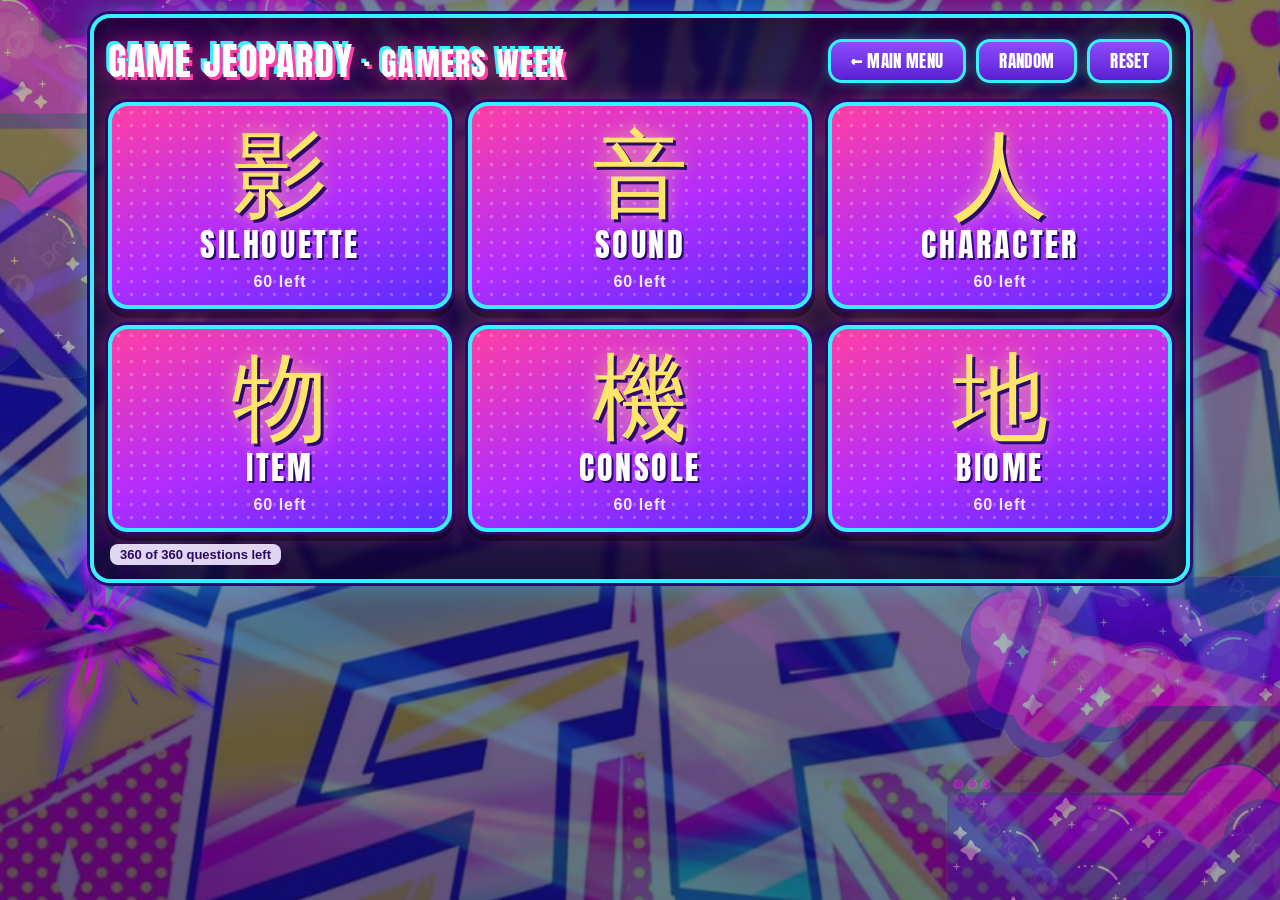
==== commit 72e811be: "Send the hint choices from host to TV so both always match; Random picks within the current category" ====
--- a/board.html
+++ b/board.html
@@ -6,7 +6,7 @@
 <title>Game Jeopardy - Gamers Week</title>
 <link rel="preconnect" href="https://fonts.googleapis.com">
 <link href="https://fonts.googleapis.com/css2?family=Anton&display=swap" rel="stylesheet">
-<link rel="stylesheet" href="assets/style.css">
+<link rel="stylesheet" href="assets/style.css?v=4">
 </head>
 <body class="p-board">
 <div class="frame">
@@ -22,8 +22,8 @@
   <p class="note" id="note"></p>
 </div>
 
-<script src="assets/data.js"></script>
-<script src="assets/common.js"></script>
+<script src="assets/data.js?v=4"></script>
+<script src="assets/common.js?v=4"></script>
 <script>
 const wrap = document.getElementById('cats');
 
--- a/assets/style.css
+++ b/assets/style.css
@@ -1,46 +1,51 @@
-/* ---- one theme: vintage circus / theatre showtime (crimson, cream, gold, marquee lights) ---- */
+/* ---- one theme: neon pop-art arcade (electric purple, hot pink, cyan, yellow) ---- */
 :root {
-  --bg-color: #5a0a10;
-  --bg-art: linear-gradient(rgba(70, 6, 12, .55), rgba(70, 6, 12, .55)), url("theme/sunburst.jpeg") center / cover no-repeat;
-  --ink: #fff3cf;            /* text on dark surfaces */
-  --line: #f5b82e;           /* gold borders */
-  --frame: rgba(48, 4, 9, .82);
+  --bg-color: #1b0840;
+  --bg-art: linear-gradient(rgba(24, 6, 64, .5), rgba(24, 6, 64, .62)), url("theme/bg-yellow.jpg") center / cover no-repeat;
+  --ink: #ffffff;            /* text on dark surfaces */
+  --line: #35f2ff;           /* cyan borders */
+  --pink: #ff3ea5;
+  --violet: #7a2cff;
+  --frame: rgba(20, 6, 54, .8);
   --radius: 14px;
-  --title-color: #fff3cf;
-  --title-stroke: #7d0f17;
-  --title-shadow: 0 0 16px rgba(255, 196, 64, .8), 3px 3px 0 #7d0f17;
-  --head-bg: linear-gradient(180deg, #c8202a, #8f1119);
-  --head-kanji: #fff3cf;
-  --head-label: #ffd96b;
-  --cell: linear-gradient(180deg, #fff6d8, #f1d78c);
-  --cell-text: #8f1119;
-  --btn-bg: #8f1119;
-  --btn-text: #fff3cf;
-  --accent: #f5b82e;
-  --accent-text: #3a0509;
-  --panel: linear-gradient(180deg, #7d0f17, #4a070d);
-  --panel-text: #fff3cf;
-  --answer: #fff3cf;
-  --answer-text: #8f1119;
-  --stage: #fff3cf;
-  --good: #1f9d3a;
-  --bad: #d4202a;
+  --title-color: #ffffff;
+  --title-shadow: 3px 3px 0 var(--pink), -3px -3px 0 var(--line), 0 0 22px rgba(255, 62, 165, .85);
+  --head-bg: linear-gradient(180deg, #ff3ea5, #7a2cff);
+  --head-kanji: #ffffff;
+  --head-label: #ffe66b;
+  --dots: radial-gradient(circle, rgba(255, 255, 255, .24) 1.6px, transparent 2.2px) 0 0 / 13px 13px;
+  --cell: var(--dots), linear-gradient(160deg, #ff3ea5 0%, #b02cff 55%, #5a2cff 100%);
+  --cell-text: #ffffff;
+  --btn-bg: linear-gradient(180deg, #8d4dff, #5a1fd1);
+  --btn-text: #ffffff;
+  --accent: #ffd23f;
+  --accent-text: #2a0a5e;
+  --panel: linear-gradient(180deg, rgba(48, 16, 120, .92), rgba(18, 6, 50, .94));
+  --panel-text: #ffffff;
+  --answer-text: #ffffff;
+  --stage: #ffffff;
+  --good: #14c76a;
+  --bad: #ff2e5b;
   --display: "Anton", Impact, "Haettenschweiler", "Arial Narrow Bold", sans-serif;
   --body: "Segoe UI", "Hiragino Kaku Gothic ProN", "Yu Gothic", Meiryo, Arial, sans-serif;
 }
-body.p-menu { --bg-art: linear-gradient(rgba(40, 3, 8, .35), rgba(40, 3, 8, .5)), url("theme/stage.jpeg") center / cover no-repeat; }
-body.p-question { --bg-art: linear-gradient(rgba(40, 3, 8, .25), rgba(40, 3, 8, .45)), url("theme/curtains.jpeg") center / cover no-repeat; }
-body.p-board { --bg-art: linear-gradient(rgba(70, 6, 12, .45), rgba(70, 6, 12, .6)), url("theme/poster.jpeg") center / cover no-repeat; }
+body.p-menu { --bg-art: linear-gradient(rgba(24, 6, 64, .3), rgba(24, 6, 64, .5)), url("theme/bg-comic.jpg") center / cover no-repeat; }
+body.p-question { --bg-art: linear-gradient(rgba(14, 4, 40, .2), rgba(14, 4, 40, .4)), url("theme/bg-purple.jpg") center / cover no-repeat; }
+body.p-board { --bg-art: linear-gradient(rgba(24, 6, 64, .55), rgba(24, 6, 64, .7)), url("theme/bg-poster.jpg") center / cover no-repeat; }
+body.p-cat { --bg-art: linear-gradient(rgba(24, 6, 64, .5), rgba(24, 6, 64, .62)), url("theme/bg-yellow.jpg") center / cover no-repeat; }
 
 * { box-sizing: border-box; }
 html, body { margin: 0; min-height: 100%; }
-body { font-family: var(--body); color: var(--ink); background: var(--bg-color); position: relative; overflow-x: hidden; }
-button, a.btn { font-family: var(--display); letter-spacing: .02em; cursor: pointer; }
+body { font-family: var(--body); color: var(--ink); background: var(--bg-color); position: relative; overflow-x: hidden; cursor: url("theme/cursor.png") 3 3, auto; }
+button, a.btn { font-family: var(--display); letter-spacing: .02em; }
+a, button, .cat, .num, .choice { cursor: url("theme/cursor-hand.png") 12 4, pointer; }
+html.tv, html.tv * { cursor: none !important; }
 
 .frame {
   max-width: 1100px; margin: 14px auto; padding: 14px;
   background: var(--frame); border: 4px solid var(--line); border-radius: 20px;
-  box-shadow: 0 0 0 3px #7d0f17, 0 0 28px rgba(245, 184, 46, .35), inset 0 0 40px rgba(0, 0, 0, .35);
+  box-shadow: 0 0 0 3px #2a0a6e, 0 0 28px rgba(53, 242, 255, .45), inset 0 0 40px rgba(0, 0, 0, .35);
+  backdrop-filter: blur(3px);
 }
 
 /* top bar */
@@ -48,18 +53,19 @@
 .bar h1 {
   margin: 0; font-family: var(--display); font-weight: 400; letter-spacing: .03em;
   font-size: clamp(26px, 4vw, 38px); text-transform: uppercase;
-  color: var(--title-color); -webkit-text-stroke: 1.5px var(--title-stroke); text-shadow: var(--title-shadow);
+  color: var(--title-color); text-shadow: var(--title-shadow);
 }
 .bar nav { display: flex; gap: 10px; flex-wrap: wrap; }
 .btn {
   display: inline-block; background: var(--btn-bg); color: var(--btn-text);
   border: 3px solid var(--line); border-radius: var(--radius); padding: 10px 20px;
   font-size: 17px; text-transform: uppercase; text-decoration: none; line-height: 1.1;
-}
-.btn:hover { filter: brightness(1.15); }
+  box-shadow: 0 0 12px rgba(53, 242, 255, .35);
+}
+.btn:hover { filter: brightness(1.2); }
 .btn:active { transform: translateY(2px); }
 .btn.on { outline: 3px solid var(--line); outline-offset: 2px; }
-.btn.accent { background: var(--accent); color: var(--accent-text); }
+.btn.accent { background: var(--accent); color: var(--accent-text); border-color: #fff; }
 .btn:disabled { opacity: .45; cursor: default; filter: none; }
 
 /* category board: just the categories, no numbers */
@@ -69,49 +75,50 @@
   min-height: clamp(130px, 22vh, 220px); padding: 14px 8px;
   background: var(--cell); color: var(--cell-text);
   border: 4px solid var(--line); border-radius: 20px;
-  box-shadow: 0 0 0 3px #7d0f17, 0 6px 0 3px rgba(0, 0, 0, .35);
-  cursor: pointer; font-family: var(--display);
-}
-.cat .jp { font-size: clamp(54px, 8vw, 96px); line-height: 1; color: #c8202a; }
-.cat .en { font-size: clamp(20px, 2.8vw, 32px); letter-spacing: .08em; text-transform: uppercase; }
-.cat .left { font-size: clamp(12px, 1.5vw, 16px); letter-spacing: .06em; opacity: .75; font-family: var(--body); font-weight: 700; }
-.cat.done { filter: grayscale(.8) brightness(.7); }
-
-/* number grid inside a category (1-40) */
+  box-shadow: 0 0 0 3px #2a0a6e, 0 6px 0 3px rgba(0, 0, 0, .4), 0 0 22px rgba(255, 62, 165, .45);
+  font-family: var(--display);
+}
+.cat .jp { font-size: clamp(54px, 8vw, 96px); line-height: 1; color: #ffe66b; text-shadow: 3px 3px 0 #2a0a6e, 0 0 18px rgba(255, 230, 107, .7); }
+.cat .en { font-size: clamp(20px, 2.8vw, 32px); letter-spacing: .08em; text-transform: uppercase; text-shadow: 2px 2px 0 #2a0a6e; }
+.cat .left { font-size: clamp(12px, 1.5vw, 16px); letter-spacing: .06em; opacity: .9; font-family: var(--body); font-weight: 700; }
+.cat.done { filter: grayscale(.8) brightness(.6); }
+
+/* number grid inside a category (1-60) */
 .nums { display: grid; grid-template-columns: repeat(8, 1fr); gap: 10px; }
 .num {
-  display: block; text-align: center; text-decoration: none; cursor: pointer;
+  display: block; text-align: center; text-decoration: none;
   background: var(--cell); color: var(--cell-text);
   border: 3px solid var(--line); border-radius: var(--radius);
   font-family: var(--display); font-size: clamp(22px, 3vw, 34px); padding: 14px 0 12px;
-}
-.num.used { background: rgba(0, 0, 0, .4); color: rgba(255, 243, 207, .5); border-style: dashed; }
+  text-shadow: 2px 2px 0 #2a0a6e; box-shadow: 0 0 12px rgba(255, 62, 165, .35);
+}
+.num.used { background: rgba(8, 2, 28, .55); color: rgba(255, 255, 255, .4); border-style: dashed; box-shadow: none; text-shadow: none; }
 .q-tag.big { margin-bottom: 14px; }
-.note { margin: 12px 2px 0; font-size: 13px; font-weight: 700; color: #3a0509; background: rgba(255, 243, 207, .85); display: inline-block; padding: 3px 10px; border-radius: 8px; }
+.note { margin: 12px 2px 0; font-size: 13px; font-weight: 700; color: #2a0a5e; background: rgba(240, 232, 255, .92); display: inline-block; padding: 3px 10px; border-radius: 8px; }
 
 /* question page */
 .q-top { display: flex; align-items: center; gap: 14px; flex-wrap: wrap; margin-bottom: 14px; }
-.q-tag { display: flex; align-items: center; gap: 12px; background: var(--head-bg); border: 3px solid var(--line); border-radius: var(--radius); padding: 6px 16px; font-family: var(--display); }
+.q-tag { display: flex; align-items: center; gap: 12px; background: var(--head-bg); border: 3px solid var(--line); border-radius: var(--radius); padding: 6px 16px; font-family: var(--display); box-shadow: 0 0 14px rgba(255, 62, 165, .5); }
 .q-tag .jp { font-size: 40px; line-height: 1; color: var(--head-kanji); }
 .q-tag .en { color: var(--head-label); text-transform: uppercase; font-size: 18px; letter-spacing: .06em; }
 .q-tag .no { color: #fff; font-size: 30px; }
 .spacer { flex: 1; }
-.q-panel { background: var(--panel); color: var(--panel-text); border: 4px solid var(--line); border-radius: 18px; padding: 18px; text-align: center; }
-.q-stage {   /* the prompt sits inside a lit marquee */
+.q-panel { background: var(--panel); color: var(--panel-text); border: 4px solid var(--line); border-radius: 18px; padding: 18px; text-align: center; box-shadow: inset 0 0 30px rgba(122, 44, 255, .35); }
+.q-stage {   /* the prompt sits inside a starry marquee */
   margin: 0 0 16px; padding: clamp(40px, 7vw, 76px) clamp(60px, 15vw, 190px);
-  background: #3a0d08 url("theme/marquee.jpeg") center / 100% 100% no-repeat; border-radius: 14px;
+  background: #06081e url("theme/marquee.jpg") center / 100% 100% no-repeat; border-radius: 14px;
   display: flex; align-items: center; justify-content: center; min-height: 150px;
 }
-.q-prompt { font-family: var(--display); font-size: clamp(24px, 4vw, 40px); text-transform: uppercase; margin: 0; text-shadow: 0 0 14px rgba(255, 196, 64, .7); }
+.q-prompt { font-family: var(--display); font-size: clamp(24px, 4vw, 40px); text-transform: uppercase; margin: 0; text-shadow: 0 0 14px rgba(53, 242, 255, .85), 2px 2px 0 #2a0a6e; }
 .q-img { display: block; margin: 0 auto 16px; max-width: 100%; max-height: 46vh; background: #fff; border: 3px solid var(--line); border-radius: 12px; cursor: zoom-in; }
 .q-img.cutout, .lightbox img.cutout, .hq-img.cutout { background: var(--stage); }
-.q-audio { margin: 0 auto 16px; max-width: 560px; padding: 22px; border: 3px solid var(--line); border-radius: 14px; background: repeating-linear-gradient(135deg, #f5b82e 0 14px, #ffd96b 14px 28px); }
-.q-audio .big { font-size: 52px; line-height: 1; margin-bottom: 8px; color: #8f1119; }
+.q-audio { margin: 0 auto 16px; max-width: 560px; padding: 22px; border: 3px solid var(--line); border-radius: 14px; background: var(--dots), linear-gradient(135deg, #ff3ea5, #7a2cff); }
+.q-audio .big { font-size: 52px; line-height: 1; margin-bottom: 8px; color: #ffe66b; text-shadow: 0 0 16px rgba(255, 230, 107, .8); }
 .q-audio audio { width: 100%; }
 
 .q-actions { display: flex; gap: 12px; justify-content: center; flex-wrap: wrap; margin-top: 6px; }
 .q-actions .btn { font-size: 22px; padding: 12px 30px; }
-.btn.hintbtn { background: var(--accent); color: var(--accent-text); }
+.btn.hintbtn { background: var(--accent); color: var(--accent-text); border-color: #fff; }
 .btn.correctbtn { background: var(--good); color: #fff; }
 
 .choices { display: none; grid-template-columns: 1fr 1fr; gap: 12px; margin: 14px auto 6px; max-width: 880px; }
@@ -120,28 +127,28 @@
   display: flex; align-items: center; gap: 12px; text-align: left; width: 100%;
   background: var(--cell); color: var(--cell-text); border: 4px solid var(--line); border-radius: var(--radius);
   padding: 12px 16px; font-family: var(--display); font-size: clamp(18px, 2.6vw, 28px); text-transform: uppercase; line-height: 1.1;
-}
-.choice .letter { flex: none; width: 1.7em; height: 1.7em; display: grid; place-items: center; border-radius: 50%; background: #c8202a; color: #fff3cf; font-size: .95em; }
-.choice:hover:not(:disabled) { filter: brightness(1.08); transform: translateY(-2px); }
+  text-shadow: 2px 2px 0 #2a0a6e;
+}
+.choice .letter { flex: none; width: 1.7em; height: 1.7em; display: grid; place-items: center; border-radius: 50%; background: var(--line); color: #2a0a5e; font-size: .95em; text-shadow: none; }
+.choice:hover:not(:disabled) { filter: brightness(1.12); transform: translateY(-2px); }
 .choice:disabled { cursor: default; }
 .choice.right { background: var(--good); color: #fff; border-color: #fff; animation: blink .5s 3; }
 .choice.wrong { background: var(--bad); color: #fff; border-color: #fff; animation: nope .5s; }
-.choice.dim { opacity: .5; }
-
-.answer { display: none; margin: 18px auto 0; max-width: 640px; background: var(--answer); color: var(--answer-text); border: 4px solid var(--line); border-radius: var(--radius); padding: 14px 18px; }
+.choice.dim { opacity: .45; }
+
+.answer { display: none; margin: 18px auto 0; max-width: 640px; background: linear-gradient(rgba(24, 6, 70, .55), rgba(24, 6, 70, .4)), url("theme/card-fill.jpg") center / cover; color: var(--answer-text); border: 4px solid var(--line); border-radius: var(--radius); padding: 14px 18px; box-shadow: 0 0 26px rgba(53, 242, 255, .5); }
 .answer.show { display: block; animation: slam .5s cubic-bezier(.2, 1.2, .4, 1); }
-.answer small { display: block; font-family: var(--display); letter-spacing: .14em; text-transform: uppercase; font-size: 14px; color: #1f9d3a; }
-.answer.lost small { color: #d4202a; }
-.answer b { display: block; font-family: var(--display); font-weight: 400; font-size: clamp(28px, 5vw, 46px); text-transform: uppercase; line-height: 1.05; }
+.answer small { display: block; font-family: var(--display); letter-spacing: .14em; text-transform: uppercase; font-size: 14px; color: #5dff9a; }
+.answer.lost small { color: #ff7a9c; }
+.answer b { display: block; font-family: var(--display); font-weight: 400; font-size: clamp(28px, 5vw, 46px); text-transform: uppercase; line-height: 1.05; text-shadow: 3px 3px 0 #2a0a6e, 0 0 16px rgba(255, 62, 165, .8); }
 .answer span { display: block; margin-top: 6px; font-size: 18px; font-weight: 700; }
 
-.lightbox { position: fixed; inset: 0; background: rgba(0, 0, 0, .85); display: none; align-items: center; justify-content: center; z-index: 50; padding: 20px; }
+.lightbox { position: fixed; inset: 0; background: rgba(6, 2, 24, .88); display: none; align-items: center; justify-content: center; z-index: 50; padding: 20px; }
 .lightbox.open { display: flex; }
 .lightbox img { max-width: 96vw; max-height: 92vh; background: #fff; border: 4px solid var(--line); }
 
 /* TV mode: audience display, no controls */
 html.tv .bar nav, html.tv .tvhide { display: none !important; }
-html.tv body { cursor: none; }
 
 @media (max-width: 700px) {
   .frame { margin: 8px; padding: 10px; border-radius: 16px; }
@@ -156,59 +163,68 @@
 /* tall screens (a vertical TV): fill the whole screen and scale everything with the screen width */
 @media (max-aspect-ratio: 3/4) {
   html, body { height: 100%; }
+  html.tv, html.tv body { overflow: hidden; }
+  html.tv .frame { height: 100vh; min-height: 0; }
   .frame { max-width: none; width: 100%; min-height: 100vh; margin: 0; border-radius: 0; border-width: 0; padding: 2.4vw; display: flex; flex-direction: column; }
   .bar { margin-bottom: 2vw; }
   .bar h1 { font-size: 8vw; }
+  .bar h1 small { display: none; }
   .btn { font-size: 3vw; padding: 1.6vw 3.4vw; border-radius: 2vw; }
-  .cats { flex: 1; gap: 3vw; grid-template-columns: repeat(2, 1fr); grid-template-rows: repeat(3, 1fr); }
-  .cat { min-height: 0; border-radius: 4vw; }
+  .cats { flex: 1; gap: 3vw; grid-template-columns: repeat(2, 1fr); grid-template-rows: repeat(3, minmax(0, 1fr)); min-height: 0; }
+  .cat { min-height: 0; overflow: hidden; border-radius: 4vw; }
   .cat .jp { font-size: 22vw; } .cat .en { font-size: 6vw; } .cat .left { font-size: 3vw; }
-  .nums { flex: 1; gap: 1.6vw; grid-template-columns: repeat(5, 1fr); grid-template-rows: repeat(8, 1fr); }
-  .num { display: flex; align-items: center; justify-content: center; padding: 0; font-size: 7vw; border-radius: 2.4vw; }
+  .nums { flex: 1; gap: 1.6vw; grid-template-columns: repeat(5, 1fr); grid-auto-rows: minmax(0, 1fr); min-height: 0; }
+  .num { display: flex; align-items: center; justify-content: center; padding: 0; font-size: 5vw; border-radius: 2vw; }
   .note { font-size: 2.6vw; margin-top: 1.6vw; }
   .q-top { margin-bottom: 2vw; gap: 2vw; }
   .q-tag { padding: 1vw 3vw; border-radius: 2vw; }
   .q-tag .jp { font-size: 9vw; } .q-tag .en { font-size: 3.6vw; } .q-tag .no { font-size: 7vw; }
-  .q-panel { flex: 1; display: flex; flex-direction: column; justify-content: center; padding: 3vw; border-radius: 3vw; }
-  .q-stage { padding: 9vw 12vw; min-height: 0; margin-bottom: 3vw; }
+  .q-panel { flex: 1; display: flex; flex-direction: column; justify-content: center; padding: 3vw; border-radius: 3vw; min-height: 0; overflow: hidden; }
+  .q-stage { padding: 6vw 12vw; min-height: 0; margin-bottom: 2vw; flex: none; }
   .q-prompt { font-size: 6.2vw; }
-  .q-img { width: 100%; height: 44vh; max-height: none; object-fit: contain; margin-bottom: 3vw; border-radius: 2vw; }
+  .q-img { width: 100%; height: auto; flex: 1 1 0; min-height: 0; max-height: none; object-fit: contain; margin-bottom: 2vw; border-radius: 2vw; }
+  #media { flex: 1 1 0; min-height: 0; display: flex; flex-direction: column; }
   .q-audio { max-width: none; width: 100%; padding: 6vw; margin-bottom: 3vw; }
   .q-audio .big { font-size: 22vw; }
   .q-actions .btn { font-size: 5vw; padding: 2.4vw 7vw; }
-  .choices { grid-template-columns: 1fr; gap: 2vw; max-width: none; }
-  .choice { font-size: 5.6vw; padding: 2.4vw 3vw; border-radius: 2vw; }
+  .choices { grid-template-columns: 1fr 1fr; gap: 1.6vw; max-width: none; margin: 1vw 0 0; flex: none; }
+  .choice { font-size: 4vw; padding: 1.8vw 2vw; border-radius: 2vw; gap: 1.4vw; border-width: 3px; }
   .answer { max-width: none; width: 100%; padding: 3vw 4vw; border-radius: 3vw; margin-top: 3vw; }
   .answer small { font-size: 3.2vw; }
-  .answer b { font-size: 10vw; }
-  .answer span { font-size: 4.6vw; margin-top: 1.4vw; }
+  .answer { flex: none; }
+  .answer b { font-size: 8vw; }
+  .answer span { font-size: 3.8vw; margin-top: 1vw; }
 }
 
 /* difficulty badge */
 .diff {
   font-family: var(--display); font-size: 18px; letter-spacing: .08em; text-transform: uppercase; display: inline-block;
-  padding: 7px 14px; background: #2a0508; border: 3px solid var(--line); border-radius: var(--radius);
+  padding: 7px 14px; background: #12062f; border: 3px solid var(--line); border-radius: var(--radius);
   color: #5dff8c; animation: dropIn .5s .2s backwards;
 }
 .diff[data-d="2"] { color: #ffd23f; }
-.diff[data-d="3"] { color: #ff7a7a; }
+.diff[data-d="3"] { color: #ff7a9c; }
 .diff[hidden] { display: none; }
 @media (max-aspect-ratio: 3/4) { .diff { font-size: 3.6vw; padding: 1.2vw 2.6vw; border-radius: 2vw; } }
 
 /* ================= animation ================= */
 body::before {            /* moving artwork behind everything */
-  content: ""; position: fixed; inset: -7%; z-index: -2; pointer-events: none;
+  content: ""; position: fixed; inset: -7%; z-index: -3; pointer-events: none;
   background: var(--bg-art); animation: drift 40s ease-in-out infinite alternate; will-change: transform;
 }
-body::after {             /* slow-turning sunburst glow */
-  content: ""; position: fixed; z-index: -1; pointer-events: none;
-  width: 230vmax; height: 230vmax; left: 50%; top: 50%; translate: -50% -50%;
-  background: url("theme/sunburst.jpeg") center / cover no-repeat; mix-blend-mode: soft-light; opacity: .35;
-  animation: turn 180s linear infinite;
+body::after {             /* slow-turning rainbow starburst glow */
+  content: ""; position: fixed; z-index: -2; pointer-events: none;
+  width: 190vmax; height: 190vmax; left: 50%; top: 50%; translate: -50% -50%;
+  background: url("theme/rays.png") center / contain no-repeat; mix-blend-mode: screen; opacity: .28;
+  animation: turn 120s linear infinite, glow 7s ease-in-out infinite alternate;
 }
 
 @keyframes drift { from { transform: scale(1.04) translate(-2.2%, -1.6%); } to { transform: scale(1.12) translate(2.2%, 1.6%); } }
 @keyframes turn { to { rotate: 360deg; } }
+@keyframes glow { from { opacity: .16; } to { opacity: .36; } }
+@keyframes frameGlow { 0%, 100% { border-color: #35f2ff; box-shadow: 0 0 0 3px #2a0a6e, 0 0 30px rgba(53, 242, 255, .55), inset 0 0 40px rgba(0, 0, 0, .35); } 50% { border-color: #ff3ea5; box-shadow: 0 0 0 3px #2a0a6e, 0 0 34px rgba(255, 62, 165, .65), inset 0 0 40px rgba(0, 0, 0, .35); } }
+@keyframes dots { to { background-position: 26px 26px, 0 0; } }
+@keyframes glitch { 0%, 92%, 100% { transform: none; } 93% { transform: translate(-4px, 1px) skewX(-6deg); } 95% { transform: translate(5px, -2px) skewX(5deg); } 97% { transform: translate(-2px, 0); } }
 @keyframes cellIn { 0% { opacity: 0; transform: translateY(26px) scale(.5) rotate(-8deg); } 70% { transform: translateY(-4px) scale(1.06) rotate(1deg); } 100% { opacity: 1; transform: none; } }
 @keyframes dropIn { 0% { opacity: 0; transform: translateY(-40px) scale(.9); } 100% { opacity: 1; transform: none; } }
 @keyframes slideIn { from { opacity: 0; transform: translateX(-60px); } to { opacity: 1; transform: none; } }
@@ -217,70 +233,85 @@
 @keyframes slam { 0% { opacity: 0; transform: scale(1.7) rotate(-5deg); } 55% { opacity: 1; transform: scale(.94) rotate(1deg); } 100% { opacity: 1; transform: none; } }
 @keyframes titleIn { 0% { opacity: 0; transform: translateY(-70px) scale(1.4); } 60% { opacity: 1; transform: translateY(8px) scale(.98); } 100% { opacity: 1; transform: none; } }
 @keyframes float { 0%, 100% { transform: translateY(0) rotate(-1deg); } 50% { transform: translateY(-12px) rotate(1.2deg); } }
+@keyframes rock { 0%, 100% { transform: rotate(-5deg) scale(1); } 50% { transform: rotate(5deg) scale(1.04); } }
 @keyframes pulse { 0%, 100% { transform: scale(1); box-shadow: 6px 6px 0 rgba(0,0,0,.55), 0 0 0 0 var(--accent); } 50% { transform: scale(1.06); box-shadow: 6px 6px 0 rgba(0,0,0,.55), 0 0 26px 8px var(--accent); } }
-@keyframes riseSpark { 0% { transform: translateY(0) rotate(0) scale(.6); opacity: 0; } 12% { opacity: .9; } 100% { transform: translateY(-115vh) rotate(300deg) scale(1.15); opacity: 0; } }
+@keyframes riseSpark { 0% { transform: translateY(0) rotate(0) scale(.6); opacity: 0; } 12% { opacity: .95; } 100% { transform: translateY(-115vh) rotate(300deg) scale(1.15); opacity: 0; } }
 @keyframes dimInOut { 0% { opacity: 0; } 15%, 70% { opacity: 1; } 100% { opacity: 0; } }
+@keyframes splashWipe { 0% { opacity: 0; transform: scale(1.5) rotate(-8deg); } 22% { opacity: .95; } 100% { opacity: 0; transform: scale(1) rotate(0); } }
 @keyframes burst { 0% { opacity: 0; transform: scale(.3) rotate(-30deg); } 25% { opacity: 1; } 70% { opacity: 1; transform: scale(1.05) rotate(4deg); } 100% { opacity: 0; transform: scale(1.5) rotate(12deg); } }
-@keyframes blink { 50% { filter: brightness(1.5); } }
+@keyframes blink { 50% { filter: brightness(1.6); } }
 @keyframes nope { 0%, 100% { transform: none; } 20% { transform: translateX(-10px); } 40% { transform: translateX(10px); } 60% { transform: translateX(-7px); } 80% { transform: translateX(7px); } }
 @keyframes quake { 0%, 100% { transform: none; } 10% { transform: translate(-14px, 6px); } 30% { transform: translate(12px, -8px); } 50% { transform: translate(-10px, -6px); } 70% { transform: translate(8px, 8px); } 90% { transform: translate(-4px, 2px); } }
 @keyframes fxLife { 0% { opacity: 0; } 10%, 78% { opacity: 1; } 100% { opacity: 0; } }
 @keyframes wordIn { 0% { opacity: 0; transform: scale(.2) rotate(-18deg); } 45% { transform: scale(1.12) rotate(4deg); } 65% { transform: scale(.96) rotate(-2deg); } 100% { opacity: 1; transform: scale(1) rotate(-2deg); } }
-@keyframes textIn { 0%, 30% { opacity: 0; transform: translateY(30px) scale(.6); } 100% { opacity: 1; transform: none; } }
+@keyframes textIn { 0% { opacity: 0; transform: translateY(30px) scale(.6); } 100% { opacity: 1; transform: none; } }
 @keyframes fall { 0% { transform: translate(0, -8vh) rotate(0); opacity: 1; } 100% { transform: translate(var(--sway), 110vh) rotate(720deg); opacity: 1; } }
-
-.cats .cat { animation: cellIn .55s cubic-bezier(.2, 1.3, .4, 1) backwards; }
-.cats .cat:nth-child(2) { animation-delay: .08s; } .cats .cat:nth-child(3) { animation-delay: .16s; }
-.cats .cat:nth-child(4) { animation-delay: .24s; } .cats .cat:nth-child(5) { animation-delay: .32s; } .cats .cat:nth-child(6) { animation-delay: .4s; }
-.nums .num { animation: cellIn .5s cubic-bezier(.2, 1.3, .4, 1) backwards; animation-delay: calc(var(--i, 0) * 18ms); }
-.bar h1 { animation: slideIn .6s cubic-bezier(.2, 1.3, .4, 1) backwards; }
+@keyframes cloudDrift { from { transform: translateX(-6vw) translateY(0); } to { transform: translateX(8vw) translateY(-3vh); } }
+@keyframes flicker { 0%, 100% { opacity: .35; transform: scale(1) rotate(var(--r, 0deg)); } 8% { opacity: .9; } 12% { opacity: .3; } 50% { opacity: .6; transform: scale(1.08) rotate(var(--r, 0deg)); } 54% { opacity: 1; } 58% { opacity: .4; } }
+@keyframes hue { to { filter: hue-rotate(360deg); } }
+@keyframes shine { 0% { background-position: -140% 0; } 100% { background-position: 240% 0; } }
+
+.frame { animation: frameGlow 6s ease-in-out infinite; }
+.cat, .num, .choice, .q-audio { animation-name: cellIn, dots; animation-duration: .55s, 6s; animation-timing-function: cubic-bezier(.2, 1.3, .4, 1), linear; animation-iteration-count: 1, infinite; animation-fill-mode: backwards, none; }
+.cats .cat:nth-child(2) { animation-delay: .08s, 0s; } .cats .cat:nth-child(3) { animation-delay: .16s, 0s; }
+.cats .cat:nth-child(4) { animation-delay: .24s, 0s; } .cats .cat:nth-child(5) { animation-delay: .32s, 0s; } .cats .cat:nth-child(6) { animation-delay: .4s, 0s; }
+.nums .num { animation-delay: calc(var(--i, 0) * 18ms), 0s; }
+.num.used { animation-name: cellIn; animation-duration: .5s; animation-iteration-count: 1; }
+.q-audio { animation-name: imgIn, dots; animation-delay: .3s, 0s; animation-duration: .65s, 6s; }
+.bar h1 { animation: slideIn .6s cubic-bezier(.2, 1.3, .4, 1) backwards, glitch 7s 2s infinite; }
 .bar nav .btn { animation: dropIn .5s backwards; }
 .bar nav .btn:nth-child(2) { animation-delay: .06s; } .bar nav .btn:nth-child(3) { animation-delay: .12s; }
 .bar nav .btn:nth-child(4) { animation-delay: .18s; } .bar nav .btn:nth-child(5) { animation-delay: .24s; }
 .btn, .cat, .num, .choice { transition: transform .15s cubic-bezier(.2, 1.5, .4, 1), box-shadow .15s, filter .15s; }
 .btn:hover { transform: translateY(-2px); }
-.cat:hover, .num:not(.used):hover { box-shadow: 0 0 0 3px var(--accent), 0 0 24px 6px rgba(245, 184, 46, .6); transform: translateY(-4px) scale(1.05) rotate(-1deg); position: relative; z-index: 2; }
+.cat:hover, .num:not(.used):hover { box-shadow: 0 0 0 3px #fff, 0 0 28px 8px rgba(53, 242, 255, .75); transform: translateY(-4px) scale(1.05) rotate(-1deg); position: relative; z-index: 2; }
 .note { animation: dropIn .6s .9s backwards; }
 
 .q-tag { animation: slideIn .5s cubic-bezier(.2, 1.3, .4, 1) backwards; }
 .q-panel { animation: panelIn .6s cubic-bezier(.2, 1.2, .4, 1) .05s backwards; }
 .q-stage { animation: dropIn .5s .25s backwards; }
 .q-img { animation: imgIn .65s cubic-bezier(.2, 1.3, .4, 1) .3s backwards; }
-.q-audio { animation: imgIn .65s .3s backwards; }
 .q-audio .big { animation: float 2.4s ease-in-out infinite; display: inline-block; }
 .hintbtn:not(:disabled) { animation: pulse 2.2s ease-in-out infinite; }
-.choices.show .choice { animation: cellIn .5s cubic-bezier(.2, 1.3, .4, 1) backwards; }
-.choices.show .choice:nth-child(2) { animation-delay: .08s; } .choices.show .choice:nth-child(3) { animation-delay: .16s; } .choices.show .choice:nth-child(4) { animation-delay: .24s; }
+.choices.show .choice:nth-child(2) { animation-delay: .08s, 0s; } .choices.show .choice:nth-child(3) { animation-delay: .16s, 0s; } .choices.show .choice:nth-child(4) { animation-delay: .24s, 0s; }
 
 /* menu */
 .kicker { animation: slideIn .6s backwards; }
-.title { animation: titleIn .9s cubic-bezier(.2, 1.2, .3, 1) .1s backwards; }
+.title { animation: titleIn .9s cubic-bezier(.2, 1.2, .3, 1) .1s backwards, glitch 6s 2s infinite; }
 .sub { animation: dropIn .6s .55s backwards; }
 .clubs { animation: dropIn .6s .8s backwards; }
 .start { animation: dropIn .6s 1s backwards, pulse 2s ease-in-out 1.8s infinite; }
 .hero { animation: imgIn .8s .4s backwards, float 5s ease-in-out 1.3s infinite; }
 
-/* floating sparkles (made in JS) */
+/* background decor (made in JS): drifting clouds, flickering lightning, rising stars */
+.decor { position: fixed; inset: 0; z-index: -1; overflow: hidden; pointer-events: none; }
+.decor img { position: absolute; max-width: none; }
+.decor .cloud { width: 38vmax; opacity: .38; animation: cloudDrift 22s ease-in-out infinite alternate; }
+.decor .cloud.a { left: -8vmax; top: -6vmax; }
+.decor .cloud.b { right: -10vmax; bottom: -8vmax; transform: scaleX(-1); animation-direction: alternate-reverse; animation-duration: 28s; }
+.decor .bolt { width: 22vmax; mix-blend-mode: screen; animation: flicker 4.5s ease-in-out infinite; }
+.decor .bolt.a { left: -3vmax; bottom: 4vmax; --r: -10deg; }
+.decor .bolt.b { right: -4vmax; top: 2vmax; --r: 20deg; animation-delay: -2s; animation-duration: 6s; }
 .sparks { position: fixed; inset: 0; z-index: -1; overflow: hidden; pointer-events: none; }
-.spark { position: absolute; bottom: -8vh; color: #f5b82e; opacity: 0; animation: riseSpark linear infinite; text-shadow: 0 0 10px #ffd96b; }
-.spark::before { content: "★"; }
-
-/* flash when a question opens */
-.flash-dim { position: fixed; inset: 0; z-index: 89; pointer-events: none; background: rgba(40, 0, 6, .6); animation: dimInOut 1.15s ease-out forwards; }
-.flash-img { position: fixed; left: 50%; top: 50%; translate: -50% -50%; width: min(60vmin, 480px); z-index: 90; pointer-events: none; mix-blend-mode: multiply; background: #fff; border-radius: 50%; animation: burst 1.15s cubic-bezier(.2, 1, .3, 1) forwards; }
-
-/* win / lose effects (the white-background pictures blend into the coloured backdrop with multiply) */
+.spark { position: absolute; bottom: -8vh; color: #ffe66b; opacity: 0; animation: riseSpark linear infinite; text-shadow: 0 0 10px currentColor; }
+.spark:nth-child(3n) { color: #35f2ff; } .spark:nth-child(3n + 1) { color: #ff3ea5; }
+.spark::before { content: "✦"; }
+
+/* flash when a question opens: paint splash wipe + lightning burst */
+.flash-dim { position: fixed; inset: 0; z-index: 89; pointer-events: none; background: radial-gradient(circle, rgba(60, 10, 140, .5), rgba(10, 2, 36, .85)); animation: dimInOut 1.15s ease-out forwards; }
+.flash-splash { position: fixed; inset: -10%; z-index: 90; pointer-events: none; background: url("theme/splash.jpg") center / cover no-repeat; animation: splashWipe 1.15s ease-out forwards; }
+.flash-img { position: fixed; left: 50%; top: 50%; translate: -50% -50%; width: min(62vmin, 500px); z-index: 91; pointer-events: none; animation: burst 1.15s cubic-bezier(.2, 1, .3, 1) forwards; }
+
+/* win / lose effects */
 .fx { position: fixed; inset: 0; z-index: 100; display: flex; flex-direction: column; align-items: center; justify-content: center; gap: 1vmin; pointer-events: none; overflow: hidden; animation: fxLife 2.4s ease-out forwards; }
-.fx-win { background: radial-gradient(circle at 50% 45%, #fff6d0 0%, #ffd96b 55%, #f5b82e 100%); }
-.fx-lose { background: radial-gradient(circle at 50% 45%, #ffe2da 0%, #ee8a7c 55%, #a8202a 100%); }
-.fx img { mix-blend-mode: multiply; z-index: 1; }
-.fx .fx-word { position: relative; }
-.fx-word { width: min(62vmin, 480px); animation: wordIn .8s cubic-bezier(.2, 1.2, .3, 1) both; }
-.fx-lose .fx-word { width: min(48vmin, 380px); animation: wordIn .5s cubic-bezier(.2, 1.2, .3, 1) both, nope .5s .5s 2; }
-.fx .fx-stars { position: absolute; left: 3%; top: 4%; height: 80vh; opacity: .9; animation: float 2s ease-in-out infinite; }
-.fx .fx-burst { position: absolute; right: 2%; bottom: 2%; width: min(46vmin, 400px); animation: burst 1.6s ease-out both; }
-.fx-text { position: relative; z-index: 2; font-family: var(--display); text-transform: uppercase; font-size: clamp(44px, 12vmin, 120px); letter-spacing: .04em; color: #c8202a; -webkit-text-stroke: 2px #fff3cf; text-shadow: 5px 5px 0 #7d0f17; animation: textIn .9s cubic-bezier(.2, 1.2, .3, 1) both; }
-.fx-lose .fx-text { color: #fff3cf; -webkit-text-stroke: 2px #7d0f17; }
+.fx-win { background: radial-gradient(circle at 50% 45%, #b04dff 0%, #5a1fd1 55%, #1d0a56 100%); }
+.fx-lose { background: radial-gradient(circle at 50% 45%, #5a1030 0%, #260a3c 60%, #0a0220 100%); }
+.fx .fx-rays { position: absolute; width: 190vmax; max-width: none; left: 50%; top: 50%; translate: -50% -50%; opacity: .7; animation: turn 9s linear infinite; }
+.fx .fx-stars { position: absolute; width: min(120vmin, 900px); animation: burst 1.9s ease-out both; }
+.fx .fx-neon { position: absolute; inset: 0; width: 100%; height: 100%; object-fit: cover; mix-blend-mode: screen; opacity: .8; }
+.fx .fx-bolt { position: relative; z-index: 1; width: min(60vmin, 440px); animation: wordIn .5s cubic-bezier(.2, 1.2, .3, 1) both, nope .5s .5s 2; }
+.fx-text { position: relative; z-index: 2; font-family: var(--display); text-transform: uppercase; font-size: clamp(54px, 15vmin, 150px); letter-spacing: .04em; color: #fff; text-shadow: 5px 5px 0 var(--pink), -4px -4px 0 var(--line), 0 0 34px rgba(255, 255, 255, .8); animation: textIn .9s cubic-bezier(.2, 1.2, .3, 1) both; }
+.fx-lose .fx-text { text-shadow: 5px 5px 0 #ff2e5b, -4px -4px 0 #5a1fd1, 0 0 30px rgba(255, 46, 91, .8); }
 .confetti { position: absolute; top: 0; width: 12px; height: 20px; z-index: 3; animation: fall 2s linear both; }
 html.shake .frame { animation: quake .7s; }
 
@@ -289,5 +320,5 @@
 
 @media (prefers-reduced-motion: reduce) {
   *, *::before, *::after { animation: none !important; transition: none !important; }
-  .sparks, .fx, .flash-dim, .flash-img { display: none; }
-}
+  .sparks, .decor .bolt, .fx, .flash-dim, .flash-splash, .flash-img { display: none; }
+}
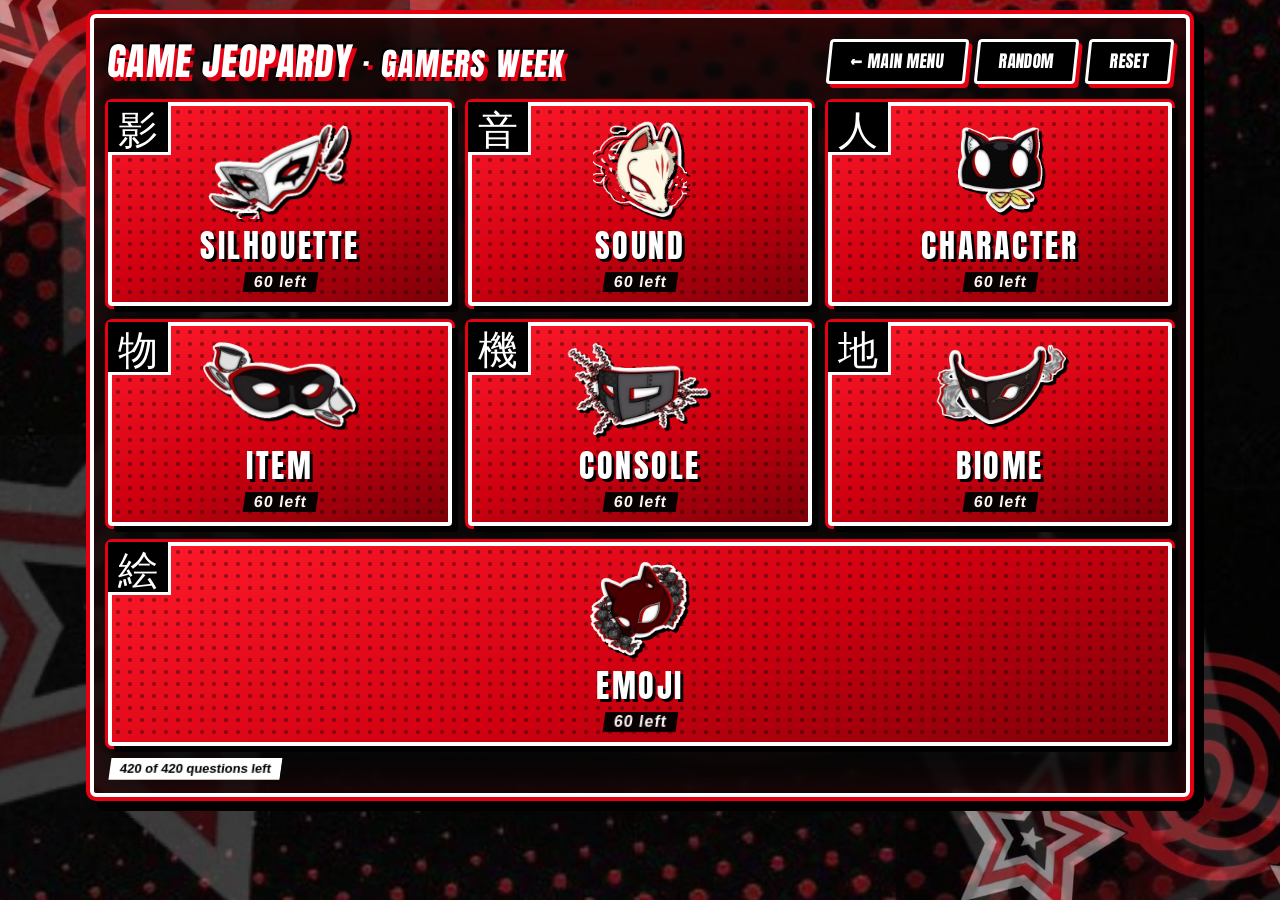
==== commit 59e7c396: "Switch to a Persona 5 theme, add the Emoji category (60 questions) and a 'We will be right back' TV " ====
--- a/board.html
+++ b/board.html
@@ -6,7 +6,7 @@
 <title>Game Jeopardy - Gamers Week</title>
 <link rel="preconnect" href="https://fonts.googleapis.com">
 <link href="https://fonts.googleapis.com/css2?family=Anton&display=swap" rel="stylesheet">
-<link rel="stylesheet" href="assets/style.css?v=4">
+<link rel="stylesheet" href="assets/style.css?v=5">
 </head>
 <body class="p-board">
 <div class="frame">
@@ -22,8 +22,8 @@
   <p class="note" id="note"></p>
 </div>
 
-<script src="assets/data.js?v=4"></script>
-<script src="assets/common.js?v=4"></script>
+<script src="assets/data.js?v=5"></script>
+<script src="assets/common.js?v=5"></script>
 <script>
 const wrap = document.getElementById('cats');
 
@@ -35,10 +35,11 @@
     a.className = 'cat' + (left === 0 ? ' done' : '');
     a.href = 'category.html?c=' + c.key + tvQS();
     a.setAttribute('aria-label', c.en);
-    a.innerHTML = '<span class="jp"></span><span class="en"></span><span class="left"></span>';
-    a.children[0].textContent = c.jp;
-    a.children[1].textContent = c.en;
-    a.children[2].textContent = left + ' left';
+    a.innerHTML = '<img class="mask" alt=""><span class="jp"></span><span class="en"></span><span class="left"></span>';
+    a.children[0].src = maskFor(c.key);
+    a.children[1].textContent = c.jp;
+    a.children[2].textContent = c.en;
+    a.children[3].textContent = left + ' left';
     wrap.append(a);
   });
   const left = DATA.reduce((s, c) => s + c.questions.filter(q => !used.has(c.key, q.n)).length, 0);
--- a/assets/style.css
+++ b/assets/style.css
@@ -1,38 +1,42 @@
-/* ---- one theme: neon pop-art arcade (electric purple, hot pink, cyan, yellow) ---- */
+/* ---- one theme: Persona 5 (blood red, black, white, halftone dots, stars, ransom-note letters) ---- */
 :root {
-  --bg-color: #1b0840;
-  --bg-art: linear-gradient(rgba(24, 6, 64, .5), rgba(24, 6, 64, .62)), url("theme/bg-yellow.jpg") center / cover no-repeat;
-  --ink: #ffffff;            /* text on dark surfaces */
-  --line: #35f2ff;           /* cyan borders */
-  --pink: #ff3ea5;
-  --violet: #7a2cff;
-  --frame: rgba(20, 6, 54, .8);
-  --radius: 14px;
+  --bg-color: #0a0a0a;
+  --bg-art: linear-gradient(rgba(0, 0, 0, .35), rgba(0, 0, 0, .5)), url("p5/halftone.jpg") center / cover no-repeat;
+  --ink: #ffffff;
+  --line: #ffffff;           /* white borders */
+  --red: #e60012;
+  --dred: #8a0008;
+  --pink: #e60012;           /* kept as the name of the accent used in shadows */
+  --frame: rgba(8, 8, 8, .84);
+  --radius: 4px;
   --title-color: #ffffff;
-  --title-shadow: 3px 3px 0 var(--pink), -3px -3px 0 var(--line), 0 0 22px rgba(255, 62, 165, .85);
-  --head-bg: linear-gradient(180deg, #ff3ea5, #7a2cff);
+  --title-shadow: 4px 4px 0 var(--red), -2px -2px 0 #000;
+  --head-bg: #000;
   --head-kanji: #ffffff;
-  --head-label: #ffe66b;
-  --dots: radial-gradient(circle, rgba(255, 255, 255, .24) 1.6px, transparent 2.2px) 0 0 / 13px 13px;
-  --cell: var(--dots), linear-gradient(160deg, #ff3ea5 0%, #b02cff 55%, #5a2cff 100%);
+  --head-label: #ff3b47;
+  --dots: radial-gradient(circle, rgba(0, 0, 0, .35) 1.8px, transparent 2.4px) 0 0 / 12px 12px;
+  --cell: var(--dots), linear-gradient(160deg, #ff1a2a 0%, #d00010 55%, #7a0008 100%);
   --cell-text: #ffffff;
-  --btn-bg: linear-gradient(180deg, #8d4dff, #5a1fd1);
+  --btn-bg: #000;
   --btn-text: #ffffff;
-  --accent: #ffd23f;
-  --accent-text: #2a0a5e;
-  --panel: linear-gradient(180deg, rgba(48, 16, 120, .92), rgba(18, 6, 50, .94));
+  --accent: #ffffff;
+  --accent-text: #000000;
+  --panel: linear-gradient(180deg, rgba(20, 20, 20, .94), rgba(0, 0, 0, .96));
   --panel-text: #ffffff;
   --answer-text: #ffffff;
   --stage: #ffffff;
-  --good: #14c76a;
-  --bad: #ff2e5b;
+  --good: #14a85a;
+  --bad: #e60012;
   --display: "Anton", Impact, "Haettenschweiler", "Arial Narrow Bold", sans-serif;
   --body: "Segoe UI", "Hiragino Kaku Gothic ProN", "Yu Gothic", Meiryo, Arial, sans-serif;
 }
-body.p-menu { --bg-art: linear-gradient(rgba(24, 6, 64, .3), rgba(24, 6, 64, .5)), url("theme/bg-comic.jpg") center / cover no-repeat; }
-body.p-question { --bg-art: linear-gradient(rgba(14, 4, 40, .2), rgba(14, 4, 40, .4)), url("theme/bg-purple.jpg") center / cover no-repeat; }
-body.p-board { --bg-art: linear-gradient(rgba(24, 6, 64, .55), rgba(24, 6, 64, .7)), url("theme/bg-poster.jpg") center / cover no-repeat; }
-body.p-cat { --bg-art: linear-gradient(rgba(24, 6, 64, .5), rgba(24, 6, 64, .62)), url("theme/bg-yellow.jpg") center / cover no-repeat; }
+body.p-menu { --bg-art: linear-gradient(rgba(0, 0, 0, .15), rgba(0, 0, 0, .3)), url("p5/takeyourheart.jpg") center / cover no-repeat; }
+body.p-question { --bg-art: linear-gradient(rgba(0, 0, 0, .3), rgba(0, 0, 0, .45)), url("p5/halftone.jpg") center / cover no-repeat; }
+body.p-board { --bg-art: linear-gradient(rgba(0, 0, 0, .35), rgba(0, 0, 0, .5)), url("p5/halftone.jpg") center / cover no-repeat; }
+body.p-cat { --bg-art: linear-gradient(rgba(0, 0, 0, .35), rgba(0, 0, 0, .5)), url("p5/halftone.jpg") center / cover no-repeat; }
+@media (max-aspect-ratio: 3/4) {   /* tall screens: the red star wallpaper */
+  body.p-menu, body.p-question, body.p-board, body.p-cat { --bg-art: linear-gradient(rgba(0, 0, 0, .12), rgba(0, 0, 0, .12)), url("p5/stars.jpg") center / cover no-repeat; }
+}
 
 * { box-sizing: border-box; }
 html, body { margin: 0; min-height: 100%; }
@@ -43,9 +47,9 @@
 
 .frame {
   max-width: 1100px; margin: 14px auto; padding: 14px;
-  background: var(--frame); border: 4px solid var(--line); border-radius: 20px;
-  box-shadow: 0 0 0 3px #2a0a6e, 0 0 28px rgba(53, 242, 255, .45), inset 0 0 40px rgba(0, 0, 0, .35);
-  backdrop-filter: blur(3px);
+  background: var(--frame); border: 4px solid var(--line); border-radius: 6px;
+  box-shadow: 0 0 0 4px var(--red), 10px 10px 0 4px #000, inset 0 0 40px rgba(230, 0, 18, .18);
+  backdrop-filter: blur(2px);
 }
 
 /* top bar */
@@ -53,35 +57,38 @@
 .bar h1 {
   margin: 0; font-family: var(--display); font-weight: 400; letter-spacing: .03em;
   font-size: clamp(26px, 4vw, 38px); text-transform: uppercase;
-  color: var(--title-color); text-shadow: var(--title-shadow);
+  color: var(--title-color); text-shadow: var(--title-shadow); transform: skewX(-6deg);
 }
 .bar nav { display: flex; gap: 10px; flex-wrap: wrap; }
 .btn {
   display: inline-block; background: var(--btn-bg); color: var(--btn-text);
   border: 3px solid var(--line); border-radius: var(--radius); padding: 10px 20px;
   font-size: 17px; text-transform: uppercase; text-decoration: none; line-height: 1.1;
-  box-shadow: 0 0 12px rgba(53, 242, 255, .35);
-}
-.btn:hover { filter: brightness(1.2); }
-.btn:active { transform: translateY(2px); }
-.btn.on { outline: 3px solid var(--line); outline-offset: 2px; }
-.btn.accent { background: var(--accent); color: var(--accent-text); border-color: #fff; }
+  box-shadow: 4px 4px 0 var(--red); transform: skewX(-6deg);
+}
+.btn:hover { filter: brightness(1.2); background: var(--red); }
+.btn:active { transform: skewX(-6deg) translateY(2px); }
+.btn.on { outline: 3px solid var(--red); outline-offset: 2px; }
+.btn.accent { background: var(--accent); color: var(--accent-text); border-color: #000; box-shadow: 4px 4px 0 var(--red); }
+.btn.accent:hover { background: #ffd5d8; }
 .btn:disabled { opacity: .45; cursor: default; filter: none; }
 
-/* category board: just the categories, no numbers */
+/* category board: just the categories, no numbers; each has its own Phantom Thief mask */
 .cats { display: grid; grid-template-columns: repeat(3, 1fr); gap: 16px; }
+.cats .cat:last-child:nth-child(odd) { grid-column: 1 / -1; }
 .cat {
-  display: flex; flex-direction: column; align-items: center; justify-content: center; gap: 4px; text-align: center; text-decoration: none;
-  min-height: clamp(130px, 22vh, 220px); padding: 14px 8px;
+  position: relative; display: flex; flex-direction: column; align-items: center; justify-content: center; gap: 2px; text-align: center; text-decoration: none;
+  min-height: clamp(130px, 22vh, 220px); padding: 14px 8px 10px;
   background: var(--cell); color: var(--cell-text);
-  border: 4px solid var(--line); border-radius: 20px;
-  box-shadow: 0 0 0 3px #2a0a6e, 0 6px 0 3px rgba(0, 0, 0, .4), 0 0 22px rgba(255, 62, 165, .45);
+  border: 4px solid var(--line); border-radius: 4px;
+  box-shadow: 6px 6px 0 #000, 0 0 0 3px var(--red);
   font-family: var(--display);
 }
-.cat .jp { font-size: clamp(54px, 8vw, 96px); line-height: 1; color: #ffe66b; text-shadow: 3px 3px 0 #2a0a6e, 0 0 18px rgba(255, 230, 107, .7); }
-.cat .en { font-size: clamp(20px, 2.8vw, 32px); letter-spacing: .08em; text-transform: uppercase; text-shadow: 2px 2px 0 #2a0a6e; }
-.cat .left { font-size: clamp(12px, 1.5vw, 16px); letter-spacing: .06em; opacity: .9; font-family: var(--body); font-weight: 700; }
-.cat.done { filter: grayscale(.8) brightness(.6); }
+.cat .mask { height: clamp(58px, 11vh, 120px); max-width: 80%; object-fit: contain; filter: drop-shadow(3px 3px 0 #000); }
+.cat .jp { position: absolute; top: -4px; left: -4px; padding: 2px 10px; font-size: clamp(22px, 3.4vw, 40px); line-height: 1.15; background: #000; color: #fff; border: 3px solid #fff; border-top: 0; border-left: 0; }
+.cat .en { font-size: clamp(20px, 2.8vw, 32px); letter-spacing: .08em; text-transform: uppercase; text-shadow: 3px 3px 0 #000; }
+.cat .left { font-size: clamp(12px, 1.5vw, 16px); letter-spacing: .06em; opacity: .95; font-family: var(--body); font-weight: 800; background: #000; padding: 1px 10px; transform: skewX(-8deg); }
+.cat.done { filter: grayscale(.9) brightness(.55); }
 
 /* number grid inside a category (1-60) */
 .nums { display: grid; grid-template-columns: repeat(8, 1fr); gap: 10px; }
@@ -90,60 +97,65 @@
   background: var(--cell); color: var(--cell-text);
   border: 3px solid var(--line); border-radius: var(--radius);
   font-family: var(--display); font-size: clamp(22px, 3vw, 34px); padding: 14px 0 12px;
-  text-shadow: 2px 2px 0 #2a0a6e; box-shadow: 0 0 12px rgba(255, 62, 165, .35);
-}
-.num.used { background: rgba(8, 2, 28, .55); color: rgba(255, 255, 255, .4); border-style: dashed; box-shadow: none; text-shadow: none; }
+  text-shadow: 2px 2px 0 #000; box-shadow: 3px 3px 0 #000;
+}
+.num.used { background: rgba(0, 0, 0, .6); color: rgba(255, 255, 255, .35); border-style: dashed; border-color: #777; box-shadow: none; text-shadow: none; }
 .q-tag.big { margin-bottom: 14px; }
-.note { margin: 12px 2px 0; font-size: 13px; font-weight: 700; color: #2a0a5e; background: rgba(240, 232, 255, .92); display: inline-block; padding: 3px 10px; border-radius: 8px; }
+.note { margin: 12px 2px 0; font-size: 13px; font-weight: 800; color: #000; background: #fff; display: inline-block; padding: 3px 10px; transform: skewX(-8deg); }
 
 /* question page */
 .q-top { display: flex; align-items: center; gap: 14px; flex-wrap: wrap; margin-bottom: 14px; }
-.q-tag { display: flex; align-items: center; gap: 12px; background: var(--head-bg); border: 3px solid var(--line); border-radius: var(--radius); padding: 6px 16px; font-family: var(--display); box-shadow: 0 0 14px rgba(255, 62, 165, .5); }
+.q-tag { display: flex; align-items: center; gap: 12px; background: var(--head-bg); border: 3px solid var(--line); border-radius: var(--radius); padding: 4px 16px 4px 10px; font-family: var(--display); box-shadow: 4px 4px 0 var(--red); }
+.q-tag .tag-mask { height: 46px; width: auto; filter: drop-shadow(2px 2px 0 var(--red)); }
 .q-tag .jp { font-size: 40px; line-height: 1; color: var(--head-kanji); }
 .q-tag .en { color: var(--head-label); text-transform: uppercase; font-size: 18px; letter-spacing: .06em; }
 .q-tag .no { color: #fff; font-size: 30px; }
 .spacer { flex: 1; }
-.q-panel { background: var(--panel); color: var(--panel-text); border: 4px solid var(--line); border-radius: 18px; padding: 18px; text-align: center; box-shadow: inset 0 0 30px rgba(122, 44, 255, .35); }
-.q-stage {   /* the prompt sits inside a starry marquee */
-  margin: 0 0 16px; padding: clamp(40px, 7vw, 76px) clamp(60px, 15vw, 190px);
-  background: #06081e url("theme/marquee.jpg") center / 100% 100% no-repeat; border-radius: 14px;
-  display: flex; align-items: center; justify-content: center; min-height: 150px;
-}
-.q-prompt { font-family: var(--display); font-size: clamp(24px, 4vw, 40px); text-transform: uppercase; margin: 0; text-shadow: 0 0 14px rgba(53, 242, 255, .85), 2px 2px 0 #2a0a6e; }
-.q-img { display: block; margin: 0 auto 16px; max-width: 100%; max-height: 46vh; background: #fff; border: 3px solid var(--line); border-radius: 12px; cursor: zoom-in; }
+.q-panel { background: var(--panel); color: var(--panel-text); border: 4px solid var(--line); border-radius: 6px; padding: 18px; text-align: center; box-shadow: inset 0 0 30px rgba(230, 0, 18, .3); }
+
+/* the prompt is a Persona-style dialogue bubble with a Phantom Thief next to it */
+.q-stage { margin: 0 0 16px; display: flex; align-items: flex-end; gap: 0; min-height: 150px; text-align: left; }
+.q-who { position: relative; flex: none; width: clamp(110px, 17vw, 200px); z-index: 2; margin-right: -3%; animation: charIn .6s cubic-bezier(.2, 1.3, .4, 1) .3s backwards; }
+.q-char { display: block; width: 100%; height: auto; filter: drop-shadow(4px 0 0 #000) drop-shadow(-3px 0 0 #000) drop-shadow(0 3px 0 #000); }
+.q-name { position: absolute; right: -6%; bottom: 8%; background: #fff; color: #000; font-family: var(--display); font-size: clamp(13px, 1.7vw, 20px); letter-spacing: .04em; padding: 1px 12px; transform: skewX(-14deg) rotate(-5deg); border: 2px solid #000; box-shadow: 3px 3px 0 var(--red); }
+.q-bubble { flex: 1; min-width: 0; align-self: center; filter: drop-shadow(0 0 0 #fff) drop-shadow(3px 0 0 #fff) drop-shadow(-3px 0 0 #fff) drop-shadow(0 3px 0 #fff) drop-shadow(0 -3px 0 #fff) drop-shadow(7px 7px 0 var(--red)); }
+.q-bubble > div { background: #000; clip-path: polygon(0 50%, 6% 0, 100% 7%, 97% 100%, 7% 93%); padding: clamp(26px, 4.5vw, 52px) clamp(26px, 6vw, 70px) clamp(26px, 4.5vw, 52px) clamp(40px, 8vw, 90px); min-height: 120px; display: flex; align-items: center; }
+.q-prompt { font-family: var(--display); font-weight: 400; font-size: clamp(24px, 4vw, 40px); text-transform: uppercase; margin: 0; color: #fff; text-shadow: 3px 3px 0 var(--dred); }
+.q-img { display: block; margin: 0 auto 16px; max-width: 100%; max-height: 46vh; background: #fff; border: 4px solid var(--line); border-radius: 4px; box-shadow: 6px 6px 0 var(--red); cursor: zoom-in; }
 .q-img.cutout, .lightbox img.cutout, .hq-img.cutout { background: var(--stage); }
-.q-audio { margin: 0 auto 16px; max-width: 560px; padding: 22px; border: 3px solid var(--line); border-radius: 14px; background: var(--dots), linear-gradient(135deg, #ff3ea5, #7a2cff); }
-.q-audio .big { font-size: 52px; line-height: 1; margin-bottom: 8px; color: #ffe66b; text-shadow: 0 0 16px rgba(255, 230, 107, .8); }
+.q-emoji { margin: 0 auto 16px; max-width: 760px; padding: clamp(14px, 3vw, 30px); background: var(--dots), linear-gradient(135deg, #ff1a2a, #7a0008); border: 4px solid #fff; box-shadow: 6px 6px 0 #000; font-size: clamp(60px, 14vw, 150px); line-height: 1.1; letter-spacing: .08em; font-family: "Segoe UI Emoji", "Apple Color Emoji", "Noto Color Emoji", sans-serif; text-shadow: none; }
+.q-audio { margin: 0 auto 16px; max-width: 560px; padding: 22px; border: 4px solid var(--line); border-radius: 4px; background: var(--dots), linear-gradient(135deg, #ff1a2a, #7a0008); box-shadow: 6px 6px 0 #000; }
+.q-audio .big { font-size: 52px; line-height: 1; margin-bottom: 8px; color: #fff; text-shadow: 3px 3px 0 #000; }
 .q-audio audio { width: 100%; }
 
 .q-actions { display: flex; gap: 12px; justify-content: center; flex-wrap: wrap; margin-top: 6px; }
 .q-actions .btn { font-size: 22px; padding: 12px 30px; }
-.btn.hintbtn { background: var(--accent); color: var(--accent-text); border-color: #fff; }
+.btn.hintbtn { background: var(--accent); color: var(--accent-text); border-color: #000; }
 .btn.correctbtn { background: var(--good); color: #fff; }
 
 .choices { display: none; grid-template-columns: 1fr 1fr; gap: 12px; margin: 14px auto 6px; max-width: 880px; }
 .choices.show { display: grid; }
 .choice {
   display: flex; align-items: center; gap: 12px; text-align: left; width: 100%;
-  background: var(--cell); color: var(--cell-text); border: 4px solid var(--line); border-radius: var(--radius);
+  background: #000; color: #fff; border: 4px solid var(--line); border-radius: var(--radius);
   padding: 12px 16px; font-family: var(--display); font-size: clamp(18px, 2.6vw, 28px); text-transform: uppercase; line-height: 1.1;
-  text-shadow: 2px 2px 0 #2a0a6e;
-}
-.choice .letter { flex: none; width: 1.7em; height: 1.7em; display: grid; place-items: center; border-radius: 50%; background: var(--line); color: #2a0a5e; font-size: .95em; text-shadow: none; }
-.choice:hover:not(:disabled) { filter: brightness(1.12); transform: translateY(-2px); }
+  box-shadow: 5px 5px 0 var(--red);
+}
+.choice .letter { flex: none; width: 1.7em; height: 1.7em; display: grid; place-items: center; background: var(--red); color: #fff; font-size: .95em; transform: rotate(-8deg); border: 2px solid #fff; }
+.choice:hover:not(:disabled) { background: var(--red); transform: translateX(6px); }
 .choice:disabled { cursor: default; }
 .choice.right { background: var(--good); color: #fff; border-color: #fff; animation: blink .5s 3; }
 .choice.wrong { background: var(--bad); color: #fff; border-color: #fff; animation: nope .5s; }
-.choice.dim { opacity: .45; }
-
-.answer { display: none; margin: 18px auto 0; max-width: 640px; background: linear-gradient(rgba(24, 6, 70, .55), rgba(24, 6, 70, .4)), url("theme/card-fill.jpg") center / cover; color: var(--answer-text); border: 4px solid var(--line); border-radius: var(--radius); padding: 14px 18px; box-shadow: 0 0 26px rgba(53, 242, 255, .5); }
+.choice.dim { opacity: .4; }
+
+.answer { display: none; margin: 18px auto 0; max-width: 640px; background: #000; color: var(--answer-text); border: 4px solid var(--line); border-radius: var(--radius); padding: 14px 18px; box-shadow: 8px 8px 0 var(--red); }
 .answer.show { display: block; animation: slam .5s cubic-bezier(.2, 1.2, .4, 1); }
 .answer small { display: block; font-family: var(--display); letter-spacing: .14em; text-transform: uppercase; font-size: 14px; color: #5dff9a; }
-.answer.lost small { color: #ff7a9c; }
-.answer b { display: block; font-family: var(--display); font-weight: 400; font-size: clamp(28px, 5vw, 46px); text-transform: uppercase; line-height: 1.05; text-shadow: 3px 3px 0 #2a0a6e, 0 0 16px rgba(255, 62, 165, .8); }
+.answer.lost small { color: #ff5a66; }
+.answer b { display: block; font-family: var(--display); font-weight: 400; font-size: clamp(28px, 5vw, 46px); text-transform: uppercase; line-height: 1.05; text-shadow: 3px 3px 0 var(--dred); }
 .answer span { display: block; margin-top: 6px; font-size: 18px; font-weight: 700; }
 
-.lightbox { position: fixed; inset: 0; background: rgba(6, 2, 24, .88); display: none; align-items: center; justify-content: center; z-index: 50; padding: 20px; }
+.lightbox { position: fixed; inset: 0; background: rgba(0, 0, 0, .9); display: none; align-items: center; justify-content: center; z-index: 50; padding: 20px; }
 .lightbox.open { display: flex; }
 .lightbox img { max-width: 96vw; max-height: 92vh; background: #fff; border: 4px solid var(--line); }
 
@@ -151,13 +163,14 @@
 html.tv .bar nav, html.tv .tvhide { display: none !important; }
 
 @media (max-width: 700px) {
-  .frame { margin: 8px; padding: 10px; border-radius: 16px; }
+  .frame { margin: 8px; padding: 10px; border-radius: 6px; }
   .cats { gap: 10px; grid-template-columns: repeat(2, 1fr); }
   .nums { gap: 6px; grid-template-columns: repeat(5, 1fr); }
   .num { border-width: 2px; padding: 10px 0 8px; }
   .btn { padding: 8px 12px; font-size: 14px; }
   .choices { grid-template-columns: 1fr; }
   .q-actions .btn { font-size: 18px; padding: 10px 18px; }
+  .q-who { width: 90px; }
 }
 
 /* tall screens (a vertical TV): fill the whole screen and scale everything with the screen width */
@@ -165,31 +178,37 @@
   html, body { height: 100%; }
   html.tv, html.tv body { overflow: hidden; }
   html.tv .frame { height: 100vh; min-height: 0; }
-  .frame { max-width: none; width: 100%; min-height: 100vh; margin: 0; border-radius: 0; border-width: 0; padding: 2.4vw; display: flex; flex-direction: column; }
+  .frame { max-width: none; width: 100%; min-height: 100vh; margin: 0; border-radius: 0; border-width: 0; padding: 2.4vw; display: flex; flex-direction: column; box-shadow: none; background: rgba(8, 8, 8, .78); }
   .bar { margin-bottom: 2vw; }
   .bar h1 { font-size: 8vw; }
   .bar h1 small { display: none; }
-  .btn { font-size: 3vw; padding: 1.6vw 3.4vw; border-radius: 2vw; }
-  .cats { flex: 1; gap: 3vw; grid-template-columns: repeat(2, 1fr); grid-template-rows: repeat(3, minmax(0, 1fr)); min-height: 0; }
-  .cat { min-height: 0; overflow: hidden; border-radius: 4vw; }
-  .cat .jp { font-size: 22vw; } .cat .en { font-size: 6vw; } .cat .left { font-size: 3vw; }
+  .btn { font-size: 3vw; padding: 1.6vw 3.4vw; border-radius: .6vw; }
+  .cats { flex: 1; gap: 3vw; grid-template-columns: repeat(2, 1fr); grid-template-rows: repeat(4, minmax(0, 1fr)); min-height: 0; }
+  .cat { min-height: 0; overflow: hidden; border-radius: .8vw; }
+  .cat .mask { height: 11vh; }
+  .cat .jp { font-size: 8vw; } .cat .en { font-size: 6vw; } .cat .left { font-size: 3vw; }
   .nums { flex: 1; gap: 1.6vw; grid-template-columns: repeat(5, 1fr); grid-auto-rows: minmax(0, 1fr); min-height: 0; }
-  .num { display: flex; align-items: center; justify-content: center; padding: 0; font-size: 5vw; border-radius: 2vw; }
+  .num { display: flex; align-items: center; justify-content: center; padding: 0; font-size: 5vw; border-radius: .6vw; }
   .note { font-size: 2.6vw; margin-top: 1.6vw; }
   .q-top { margin-bottom: 2vw; gap: 2vw; }
-  .q-tag { padding: 1vw 3vw; border-radius: 2vw; }
+  .q-tag { padding: .6vw 3vw .6vw 1.6vw; border-radius: .6vw; gap: 2vw; }
+  .q-tag .tag-mask { height: 9vw; }
   .q-tag .jp { font-size: 9vw; } .q-tag .en { font-size: 3.6vw; } .q-tag .no { font-size: 7vw; }
-  .q-panel { flex: 1; display: flex; flex-direction: column; justify-content: center; padding: 3vw; border-radius: 3vw; min-height: 0; overflow: hidden; }
-  .q-stage { padding: 6vw 12vw; min-height: 0; margin-bottom: 2vw; flex: none; }
-  .q-prompt { font-size: 6.2vw; }
-  .q-img { width: 100%; height: auto; flex: 1 1 0; min-height: 0; max-height: none; object-fit: contain; margin-bottom: 2vw; border-radius: 2vw; }
-  #media { flex: 1 1 0; min-height: 0; display: flex; flex-direction: column; }
+  .q-panel { flex: 1; display: flex; flex-direction: column; justify-content: center; padding: 3vw; border-radius: 1vw; min-height: 0; overflow: hidden; }
+  .q-stage { min-height: 0; margin-bottom: 2vw; flex: none; }
+  .q-who { width: 27vw; }
+  .q-name { font-size: 3.4vw; }
+  .q-bubble > div { padding: 5vw 5vw 5vw 10vw; min-height: 0; }
+  .q-prompt { font-size: 6vw; }
+  .q-img { width: 100%; height: auto; flex: 1 1 0; min-height: 0; max-height: none; object-fit: contain; margin-bottom: 2vw; border-radius: .6vw; }
+  #media { flex: 1 1 0; min-height: 0; display: flex; flex-direction: column; justify-content: center; }
+  .q-emoji { max-width: none; width: 100%; font-size: 21vw; padding: 3vw; margin-bottom: 3vw; }
   .q-audio { max-width: none; width: 100%; padding: 6vw; margin-bottom: 3vw; }
   .q-audio .big { font-size: 22vw; }
   .q-actions .btn { font-size: 5vw; padding: 2.4vw 7vw; }
   .choices { grid-template-columns: 1fr 1fr; gap: 1.6vw; max-width: none; margin: 1vw 0 0; flex: none; }
-  .choice { font-size: 4vw; padding: 1.8vw 2vw; border-radius: 2vw; gap: 1.4vw; border-width: 3px; }
-  .answer { max-width: none; width: 100%; padding: 3vw 4vw; border-radius: 3vw; margin-top: 3vw; }
+  .choice { font-size: 4vw; padding: 1.8vw 2vw; border-radius: .6vw; gap: 1.4vw; border-width: 3px; }
+  .answer { max-width: none; width: 100%; padding: 3vw 4vw; border-radius: .6vw; margin-top: 3vw; }
   .answer small { font-size: 3.2vw; }
   .answer { flex: none; }
   .answer b { font-size: 8vw; }
@@ -199,119 +218,115 @@
 /* difficulty badge */
 .diff {
   font-family: var(--display); font-size: 18px; letter-spacing: .08em; text-transform: uppercase; display: inline-block;
-  padding: 7px 14px; background: #12062f; border: 3px solid var(--line); border-radius: var(--radius);
+  padding: 7px 14px; background: #000; border: 3px solid var(--line); border-radius: var(--radius);
   color: #5dff8c; animation: dropIn .5s .2s backwards;
 }
 .diff[data-d="2"] { color: #ffd23f; }
-.diff[data-d="3"] { color: #ff7a9c; }
+.diff[data-d="3"] { color: #ff5a66; }
 .diff[hidden] { display: none; }
-@media (max-aspect-ratio: 3/4) { .diff { font-size: 3.6vw; padding: 1.2vw 2.6vw; border-radius: 2vw; } }
+@media (max-aspect-ratio: 3/4) { .diff { font-size: 3.6vw; padding: 1.2vw 2.6vw; border-radius: .6vw; } }
 
 /* ================= animation ================= */
 body::before {            /* moving artwork behind everything */
   content: ""; position: fixed; inset: -7%; z-index: -3; pointer-events: none;
   background: var(--bg-art); animation: drift 40s ease-in-out infinite alternate; will-change: transform;
 }
-body::after {             /* slow-turning rainbow starburst glow */
+body::after {             /* slow-turning red spiral and stars, blended onto the dark background */
   content: ""; position: fixed; z-index: -2; pointer-events: none;
-  width: 190vmax; height: 190vmax; left: 50%; top: 50%; translate: -50% -50%;
-  background: url("theme/rays.png") center / contain no-repeat; mix-blend-mode: screen; opacity: .28;
-  animation: turn 120s linear infinite, glow 7s ease-in-out infinite alternate;
+  width: 150vmax; height: 150vmax; left: 50%; top: 50%; translate: -50% -50%;
+  background: url("p5/ring.jpg") center / contain no-repeat; mix-blend-mode: screen; opacity: .22;
+  animation: turn 140s linear infinite, glow 7s ease-in-out infinite alternate;
 }
 
 @keyframes drift { from { transform: scale(1.04) translate(-2.2%, -1.6%); } to { transform: scale(1.12) translate(2.2%, 1.6%); } }
 @keyframes turn { to { rotate: 360deg; } }
-@keyframes glow { from { opacity: .16; } to { opacity: .36; } }
-@keyframes frameGlow { 0%, 100% { border-color: #35f2ff; box-shadow: 0 0 0 3px #2a0a6e, 0 0 30px rgba(53, 242, 255, .55), inset 0 0 40px rgba(0, 0, 0, .35); } 50% { border-color: #ff3ea5; box-shadow: 0 0 0 3px #2a0a6e, 0 0 34px rgba(255, 62, 165, .65), inset 0 0 40px rgba(0, 0, 0, .35); } }
-@keyframes dots { to { background-position: 26px 26px, 0 0; } }
-@keyframes glitch { 0%, 92%, 100% { transform: none; } 93% { transform: translate(-4px, 1px) skewX(-6deg); } 95% { transform: translate(5px, -2px) skewX(5deg); } 97% { transform: translate(-2px, 0); } }
-@keyframes cellIn { 0% { opacity: 0; transform: translateY(26px) scale(.5) rotate(-8deg); } 70% { transform: translateY(-4px) scale(1.06) rotate(1deg); } 100% { opacity: 1; transform: none; } }
-@keyframes dropIn { 0% { opacity: 0; transform: translateY(-40px) scale(.9); } 100% { opacity: 1; transform: none; } }
-@keyframes slideIn { from { opacity: 0; transform: translateX(-60px); } to { opacity: 1; transform: none; } }
+@keyframes glow { from { opacity: .12; } to { opacity: .3; } }
+@keyframes frameGlow { 0%, 100% { border-color: #fff; box-shadow: 0 0 0 4px #e60012, 10px 10px 0 4px #000, inset 0 0 40px rgba(230, 0, 18, .18); } 50% { border-color: #ff5a66; box-shadow: 0 0 0 4px #fff, 10px 10px 0 4px #e60012, inset 0 0 50px rgba(230, 0, 18, .32); } }
+@keyframes dots { to { background-position: 24px 24px, 0 0; } }
+@keyframes glitch { 0%, 92%, 100% { transform: skewX(-6deg); } 93% { transform: translate(-4px, 1px) skewX(-12deg); } 95% { transform: translate(5px, -2px) skewX(2deg); } 97% { transform: translate(-2px, 0) skewX(-6deg); } }
+@keyframes cellIn { 0% { opacity: 0; transform: translateX(-60px) skewX(-12deg); } 70% { transform: translateX(6px) skewX(2deg); } 100% { opacity: 1; transform: none; } }
+@keyframes dropIn { 0% { opacity: 0; transform: translateY(-40px) skewX(-6deg); } 100% { opacity: 1; transform: skewX(-6deg); } }
+@keyframes dropInFlat { 0% { opacity: 0; transform: translateY(-40px) scale(.9); } 100% { opacity: 1; transform: none; } }
+@keyframes slideIn { from { opacity: 0; transform: translateX(-60px) skewX(-6deg); } to { opacity: 1; transform: skewX(-6deg); } }
 @keyframes panelIn { 0% { opacity: 0; transform: translateY(40px) scale(.94); } 100% { opacity: 1; transform: none; } }
 @keyframes imgIn { 0% { opacity: 0; transform: scale(.85) rotate(-2deg); } 100% { opacity: 1; transform: none; } }
+@keyframes charIn { 0% { opacity: 0; transform: translateX(-80px) scale(.9); } 100% { opacity: 1; transform: none; } }
+@keyframes bubbleIn { 0% { opacity: 0; transform: scaleX(.2) translateX(-40%); } 100% { opacity: 1; transform: none; } }
 @keyframes slam { 0% { opacity: 0; transform: scale(1.7) rotate(-5deg); } 55% { opacity: 1; transform: scale(.94) rotate(1deg); } 100% { opacity: 1; transform: none; } }
-@keyframes titleIn { 0% { opacity: 0; transform: translateY(-70px) scale(1.4); } 60% { opacity: 1; transform: translateY(8px) scale(.98); } 100% { opacity: 1; transform: none; } }
+@keyframes titleIn { 0% { opacity: 0; transform: translateY(-70px) scale(1.4) rotate(-6deg); } 60% { opacity: 1; transform: translateY(8px) scale(.98); } 100% { opacity: 1; transform: none; } }
 @keyframes float { 0%, 100% { transform: translateY(0) rotate(-1deg); } 50% { transform: translateY(-12px) rotate(1.2deg); } }
 @keyframes rock { 0%, 100% { transform: rotate(-5deg) scale(1); } 50% { transform: rotate(5deg) scale(1.04); } }
-@keyframes pulse { 0%, 100% { transform: scale(1); box-shadow: 6px 6px 0 rgba(0,0,0,.55), 0 0 0 0 var(--accent); } 50% { transform: scale(1.06); box-shadow: 6px 6px 0 rgba(0,0,0,.55), 0 0 26px 8px var(--accent); } }
+@keyframes pulse { 0%, 100% { transform: scale(1); box-shadow: 6px 6px 0 #000, 0 0 0 0 var(--red); } 50% { transform: scale(1.06); box-shadow: 6px 6px 0 #000, 0 0 26px 8px var(--red); } }
 @keyframes riseSpark { 0% { transform: translateY(0) rotate(0) scale(.6); opacity: 0; } 12% { opacity: .95; } 100% { transform: translateY(-115vh) rotate(300deg) scale(1.15); opacity: 0; } }
 @keyframes dimInOut { 0% { opacity: 0; } 15%, 70% { opacity: 1; } 100% { opacity: 0; } }
-@keyframes splashWipe { 0% { opacity: 0; transform: scale(1.5) rotate(-8deg); } 22% { opacity: .95; } 100% { opacity: 0; transform: scale(1) rotate(0); } }
-@keyframes burst { 0% { opacity: 0; transform: scale(.3) rotate(-30deg); } 25% { opacity: 1; } 70% { opacity: 1; transform: scale(1.05) rotate(4deg); } 100% { opacity: 0; transform: scale(1.5) rotate(12deg); } }
 @keyframes blink { 50% { filter: brightness(1.6); } }
 @keyframes nope { 0%, 100% { transform: none; } 20% { transform: translateX(-10px); } 40% { transform: translateX(10px); } 60% { transform: translateX(-7px); } 80% { transform: translateX(7px); } }
 @keyframes quake { 0%, 100% { transform: none; } 10% { transform: translate(-14px, 6px); } 30% { transform: translate(12px, -8px); } 50% { transform: translate(-10px, -6px); } 70% { transform: translate(8px, 8px); } 90% { transform: translate(-4px, 2px); } }
-@keyframes fxLife { 0% { opacity: 0; } 10%, 78% { opacity: 1; } 100% { opacity: 0; } }
-@keyframes wordIn { 0% { opacity: 0; transform: scale(.2) rotate(-18deg); } 45% { transform: scale(1.12) rotate(4deg); } 65% { transform: scale(.96) rotate(-2deg); } 100% { opacity: 1; transform: scale(1) rotate(-2deg); } }
-@keyframes textIn { 0% { opacity: 0; transform: translateY(30px) scale(.6); } 100% { opacity: 1; transform: none; } }
+@keyframes fxLife { 0% { opacity: 0; } 8%, 82% { opacity: 1; } 100% { opacity: 0; } }
+@keyframes wordIn { 0% { opacity: 0; transform: scale(.2) rotate(-18deg); } 45% { transform: scale(1.12) rotate(4deg); } 65% { transform: scale(.96) rotate(-2deg); } 100% { opacity: 1; transform: scale(1) rotate(-3deg); } }
+@keyframes textIn { 0% { opacity: 0; transform: translateY(30px) scale(.6) rotate(-8deg); } 100% { opacity: 1; transform: rotate(-3deg); } }
 @keyframes fall { 0% { transform: translate(0, -8vh) rotate(0); opacity: 1; } 100% { transform: translate(var(--sway), 110vh) rotate(720deg); opacity: 1; } }
-@keyframes cloudDrift { from { transform: translateX(-6vw) translateY(0); } to { transform: translateX(8vw) translateY(-3vh); } }
-@keyframes flicker { 0%, 100% { opacity: .35; transform: scale(1) rotate(var(--r, 0deg)); } 8% { opacity: .9; } 12% { opacity: .3; } 50% { opacity: .6; transform: scale(1.08) rotate(var(--r, 0deg)); } 54% { opacity: 1; } 58% { opacity: .4; } }
-@keyframes hue { to { filter: hue-rotate(360deg); } }
-@keyframes shine { 0% { background-position: -140% 0; } 100% { background-position: 240% 0; } }
+@keyframes starDrift { from { transform: translate(-4vw, 0) rotate(0); } to { transform: translate(6vw, -4vh) rotate(25deg); } }
+@keyframes wipe { 0% { clip-path: polygon(0 0, 0 0, -20% 100%, -20% 100%); } 100% { clip-path: polygon(0 0, 130% 0, 110% 100%, -20% 100%); } }
 
 .frame { animation: frameGlow 6s ease-in-out infinite; }
-.cat, .num, .choice, .q-audio { animation-name: cellIn, dots; animation-duration: .55s, 6s; animation-timing-function: cubic-bezier(.2, 1.3, .4, 1), linear; animation-iteration-count: 1, infinite; animation-fill-mode: backwards, none; }
-.cats .cat:nth-child(2) { animation-delay: .08s, 0s; } .cats .cat:nth-child(3) { animation-delay: .16s, 0s; }
-.cats .cat:nth-child(4) { animation-delay: .24s, 0s; } .cats .cat:nth-child(5) { animation-delay: .32s, 0s; } .cats .cat:nth-child(6) { animation-delay: .4s, 0s; }
-.nums .num { animation-delay: calc(var(--i, 0) * 18ms), 0s; }
+.cat, .num, .choice, .q-audio { animation-name: cellIn; animation-duration: .5s; animation-timing-function: cubic-bezier(.2, 1.2, .4, 1); animation-fill-mode: backwards; }
+.cat, .num { background-size: 12px 12px, auto; animation-name: cellIn, dots; animation-duration: .5s, 7s; animation-timing-function: cubic-bezier(.2, 1.2, .4, 1), linear; animation-iteration-count: 1, infinite; animation-fill-mode: backwards, none; }
+.cats .cat:nth-child(2) { animation-delay: .07s, 0s; } .cats .cat:nth-child(3) { animation-delay: .14s, 0s; }
+.cats .cat:nth-child(4) { animation-delay: .21s, 0s; } .cats .cat:nth-child(5) { animation-delay: .28s, 0s; } .cats .cat:nth-child(6) { animation-delay: .35s, 0s; } .cats .cat:nth-child(7) { animation-delay: .42s, 0s; }
+.nums .num { animation-delay: calc(var(--i, 0) * 16ms), 0s; }
 .num.used { animation-name: cellIn; animation-duration: .5s; animation-iteration-count: 1; }
-.q-audio { animation-name: imgIn, dots; animation-delay: .3s, 0s; animation-duration: .65s, 6s; }
+.q-audio { animation-name: imgIn; animation-delay: .3s; animation-duration: .65s; }
+.q-emoji { animation: imgIn .65s cubic-bezier(.2, 1.3, .4, 1) .3s backwards; }
 .bar h1 { animation: slideIn .6s cubic-bezier(.2, 1.3, .4, 1) backwards, glitch 7s 2s infinite; }
 .bar nav .btn { animation: dropIn .5s backwards; }
 .bar nav .btn:nth-child(2) { animation-delay: .06s; } .bar nav .btn:nth-child(3) { animation-delay: .12s; }
 .bar nav .btn:nth-child(4) { animation-delay: .18s; } .bar nav .btn:nth-child(5) { animation-delay: .24s; }
-.btn, .cat, .num, .choice { transition: transform .15s cubic-bezier(.2, 1.5, .4, 1), box-shadow .15s, filter .15s; }
-.btn:hover { transform: translateY(-2px); }
-.cat:hover, .num:not(.used):hover { box-shadow: 0 0 0 3px #fff, 0 0 28px 8px rgba(53, 242, 255, .75); transform: translateY(-4px) scale(1.05) rotate(-1deg); position: relative; z-index: 2; }
-.note { animation: dropIn .6s .9s backwards; }
+.btn, .cat, .num, .choice { transition: transform .15s cubic-bezier(.2, 1.5, .4, 1), box-shadow .15s, filter .15s, background .15s; }
+.btn:hover { transform: skewX(-6deg) translateY(-2px); }
+.cat:hover, .num:not(.used):hover { box-shadow: 0 0 0 3px #fff, 8px 8px 0 3px #000, 0 0 28px 8px rgba(230, 0, 18, .8); transform: translateY(-4px) scale(1.04) rotate(-1deg); position: relative; z-index: 2; }
+.cat:hover .mask { animation: rock .6s ease-in-out infinite; }
+.note { animation: dropInFlat .6s .9s backwards; }
 
 .q-tag { animation: slideIn .5s cubic-bezier(.2, 1.3, .4, 1) backwards; }
 .q-panel { animation: panelIn .6s cubic-bezier(.2, 1.2, .4, 1) .05s backwards; }
-.q-stage { animation: dropIn .5s .25s backwards; }
+.q-bubble { animation: bubbleIn .5s cubic-bezier(.2, 1.2, .4, 1) .4s backwards; transform-origin: left center; }
 .q-img { animation: imgIn .65s cubic-bezier(.2, 1.3, .4, 1) .3s backwards; }
 .q-audio .big { animation: float 2.4s ease-in-out infinite; display: inline-block; }
 .hintbtn:not(:disabled) { animation: pulse 2.2s ease-in-out infinite; }
-.choices.show .choice:nth-child(2) { animation-delay: .08s, 0s; } .choices.show .choice:nth-child(3) { animation-delay: .16s, 0s; } .choices.show .choice:nth-child(4) { animation-delay: .24s, 0s; }
+.choices.show .choice:nth-child(2) { animation-delay: .08s; } .choices.show .choice:nth-child(3) { animation-delay: .16s; } .choices.show .choice:nth-child(4) { animation-delay: .24s; }
 
 /* menu */
 .kicker { animation: slideIn .6s backwards; }
-.title { animation: titleIn .9s cubic-bezier(.2, 1.2, .3, 1) .1s backwards, glitch 6s 2s infinite; }
+.title { animation: titleIn .9s cubic-bezier(.2, 1.2, .3, 1) .1s backwards; }
 .sub { animation: dropIn .6s .55s backwards; }
 .clubs { animation: dropIn .6s .8s backwards; }
 .start { animation: dropIn .6s 1s backwards, pulse 2s ease-in-out 1.8s infinite; }
 .hero { animation: imgIn .8s .4s backwards, float 5s ease-in-out 1.3s infinite; }
 
-/* background decor (made in JS): drifting clouds, flickering lightning, rising stars */
+/* background decor (made in JS): drifting star clusters and rising stars */
 .decor { position: fixed; inset: 0; z-index: -1; overflow: hidden; pointer-events: none; }
-.decor img { position: absolute; max-width: none; }
-.decor .cloud { width: 38vmax; opacity: .38; animation: cloudDrift 22s ease-in-out infinite alternate; }
-.decor .cloud.a { left: -8vmax; top: -6vmax; }
-.decor .cloud.b { right: -10vmax; bottom: -8vmax; transform: scaleX(-1); animation-direction: alternate-reverse; animation-duration: 28s; }
-.decor .bolt { width: 22vmax; mix-blend-mode: screen; animation: flicker 4.5s ease-in-out infinite; }
-.decor .bolt.a { left: -3vmax; bottom: 4vmax; --r: -10deg; }
-.decor .bolt.b { right: -4vmax; top: 2vmax; --r: 20deg; animation-delay: -2s; animation-duration: 6s; }
+.decor img { position: absolute; max-width: none; mix-blend-mode: screen; }
+.decor .cloud { width: 46vmax; opacity: .42; animation: starDrift 22s ease-in-out infinite alternate; }
+.decor .cloud.a { left: -14vmax; top: -12vmax; }
+.decor .cloud.b { right: -16vmax; bottom: -14vmax; animation-direction: alternate-reverse; animation-duration: 28s; }
 .sparks { position: fixed; inset: 0; z-index: -1; overflow: hidden; pointer-events: none; }
-.spark { position: absolute; bottom: -8vh; color: #ffe66b; opacity: 0; animation: riseSpark linear infinite; text-shadow: 0 0 10px currentColor; }
-.spark:nth-child(3n) { color: #35f2ff; } .spark:nth-child(3n + 1) { color: #ff3ea5; }
-.spark::before { content: "✦"; }
-
-/* flash when a question opens: paint splash wipe + lightning burst */
-.flash-dim { position: fixed; inset: 0; z-index: 89; pointer-events: none; background: radial-gradient(circle, rgba(60, 10, 140, .5), rgba(10, 2, 36, .85)); animation: dimInOut 1.15s ease-out forwards; }
-.flash-splash { position: fixed; inset: -10%; z-index: 90; pointer-events: none; background: url("theme/splash.jpg") center / cover no-repeat; animation: splashWipe 1.15s ease-out forwards; }
-.flash-img { position: fixed; left: 50%; top: 50%; translate: -50% -50%; width: min(62vmin, 500px); z-index: 91; pointer-events: none; animation: burst 1.15s cubic-bezier(.2, 1, .3, 1) forwards; }
+.spark { position: absolute; bottom: -8vh; color: #fff; opacity: 0; animation: riseSpark linear infinite; text-shadow: 2px 2px 0 #000; }
+.spark:nth-child(3n) { color: #e60012; } .spark:nth-child(3n + 1) { color: #111; text-shadow: 0 0 0 #fff, 1px 1px 0 #fff, -1px -1px 0 #fff; }
+.spark::before { content: "★"; }
+
+/* flash when a question opens: Persona card-throw clip with a red wipe */
+.flash-dim { position: fixed; inset: 0; z-index: 89; pointer-events: none; background: #000; animation: dimInOut 1.4s ease-out forwards; }
+.flash-vid { position: fixed; inset: 0; width: 100%; height: 100%; object-fit: cover; z-index: 90; pointer-events: none; animation: fxLife 1.4s ease-out forwards; }
+.flash-wipe { position: fixed; inset: 0; z-index: 91; pointer-events: none; background: var(--red); animation: wipe .45s ease-in reverse forwards, fxLife 1.4s ease-out forwards; mix-blend-mode: multiply; }
 
 /* win / lose effects */
-.fx { position: fixed; inset: 0; z-index: 100; display: flex; flex-direction: column; align-items: center; justify-content: center; gap: 1vmin; pointer-events: none; overflow: hidden; animation: fxLife 2.4s ease-out forwards; }
-.fx-win { background: radial-gradient(circle at 50% 45%, #b04dff 0%, #5a1fd1 55%, #1d0a56 100%); }
-.fx-lose { background: radial-gradient(circle at 50% 45%, #5a1030 0%, #260a3c 60%, #0a0220 100%); }
-.fx .fx-rays { position: absolute; width: 190vmax; max-width: none; left: 50%; top: 50%; translate: -50% -50%; opacity: .7; animation: turn 9s linear infinite; }
-.fx .fx-stars { position: absolute; width: min(120vmin, 900px); animation: burst 1.9s ease-out both; }
-.fx .fx-neon { position: absolute; inset: 0; width: 100%; height: 100%; object-fit: cover; mix-blend-mode: screen; opacity: .8; }
-.fx .fx-bolt { position: relative; z-index: 1; width: min(60vmin, 440px); animation: wordIn .5s cubic-bezier(.2, 1.2, .3, 1) both, nope .5s .5s 2; }
-.fx-text { position: relative; z-index: 2; font-family: var(--display); text-transform: uppercase; font-size: clamp(54px, 15vmin, 150px); letter-spacing: .04em; color: #fff; text-shadow: 5px 5px 0 var(--pink), -4px -4px 0 var(--line), 0 0 34px rgba(255, 255, 255, .8); animation: textIn .9s cubic-bezier(.2, 1.2, .3, 1) both; }
-.fx-lose .fx-text { text-shadow: 5px 5px 0 #ff2e5b, -4px -4px 0 #5a1fd1, 0 0 30px rgba(255, 46, 91, .8); }
+.fx { position: fixed; inset: 0; z-index: 100; display: flex; flex-direction: column; align-items: center; justify-content: center; gap: 1vmin; pointer-events: none; overflow: hidden; animation: fxLife 3.2s ease-out forwards; background: #000; }
+.fx .fx-vid { position: absolute; inset: 0; width: 100%; height: 100%; object-fit: cover; }
+.fx-win::after, .fx-lose::after { content: ""; position: absolute; inset: 0; background: radial-gradient(circle at 50% 50%, rgba(0, 0, 0, 0) 30%, rgba(0, 0, 0, .65) 100%); }
+.fx-lose .fx-vid { filter: grayscale(.5) brightness(.8); }
+.fx-text { position: relative; z-index: 2; font-family: var(--display); text-transform: uppercase; font-size: clamp(54px, 15vmin, 150px); letter-spacing: .04em; color: #000; background: #fff; padding: .05em .35em; border: .06em solid #000; box-shadow: .08em .08em 0 var(--red), .16em .16em 0 #000; animation: textIn .9s cubic-bezier(.2, 1.2, .3, 1) both; }
+.fx-lose .fx-text { background: var(--red); color: #fff; box-shadow: .08em .08em 0 #000, .16em .16em 0 #fff; }
 .confetti { position: absolute; top: 0; width: 12px; height: 20px; z-index: 3; animation: fall 2s linear both; }
 html.shake .frame { animation: quake .7s; }
 
@@ -320,5 +335,5 @@
 
 @media (prefers-reduced-motion: reduce) {
   *, *::before, *::after { animation: none !important; transition: none !important; }
-  .sparks, .decor .bolt, .fx, .flash-dim, .flash-splash, .flash-img { display: none; }
-}
+  .sparks, .fx, .flash-dim, .flash-vid, .flash-wipe { display: none; }
+}
